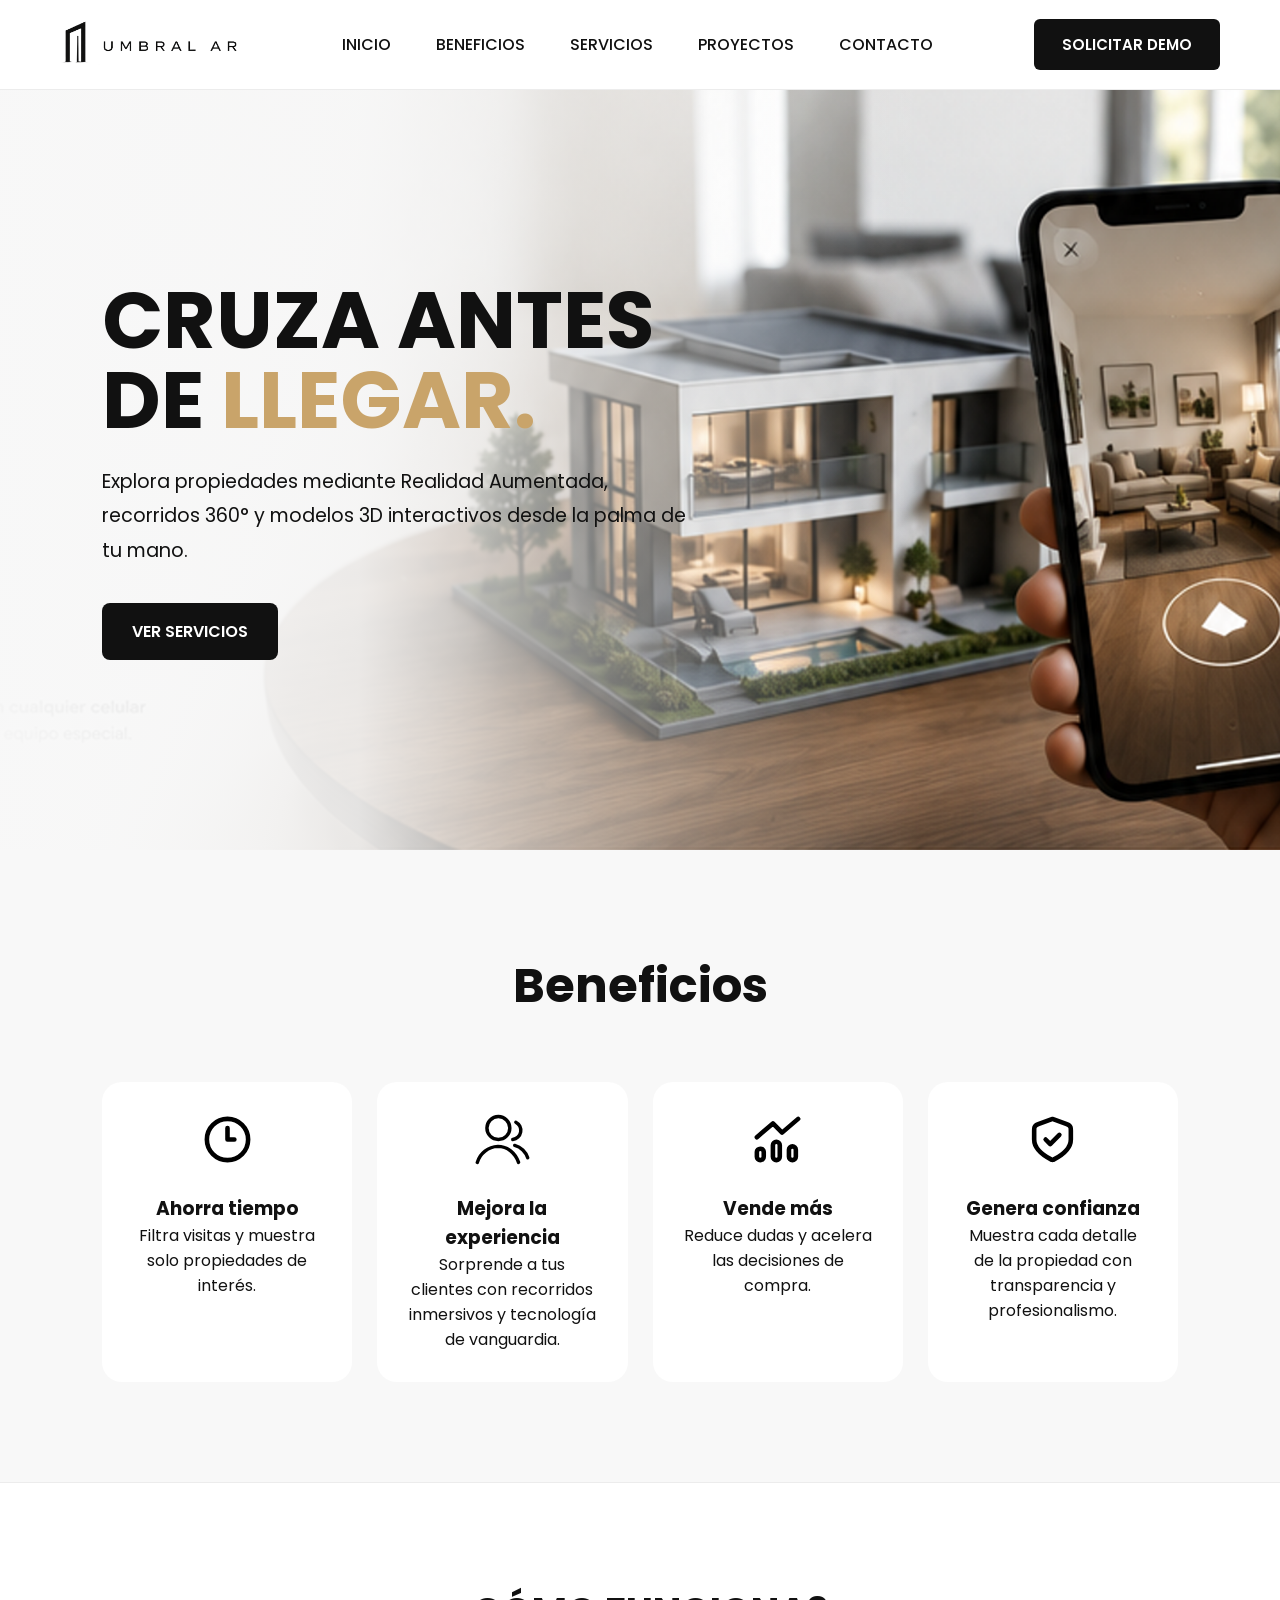
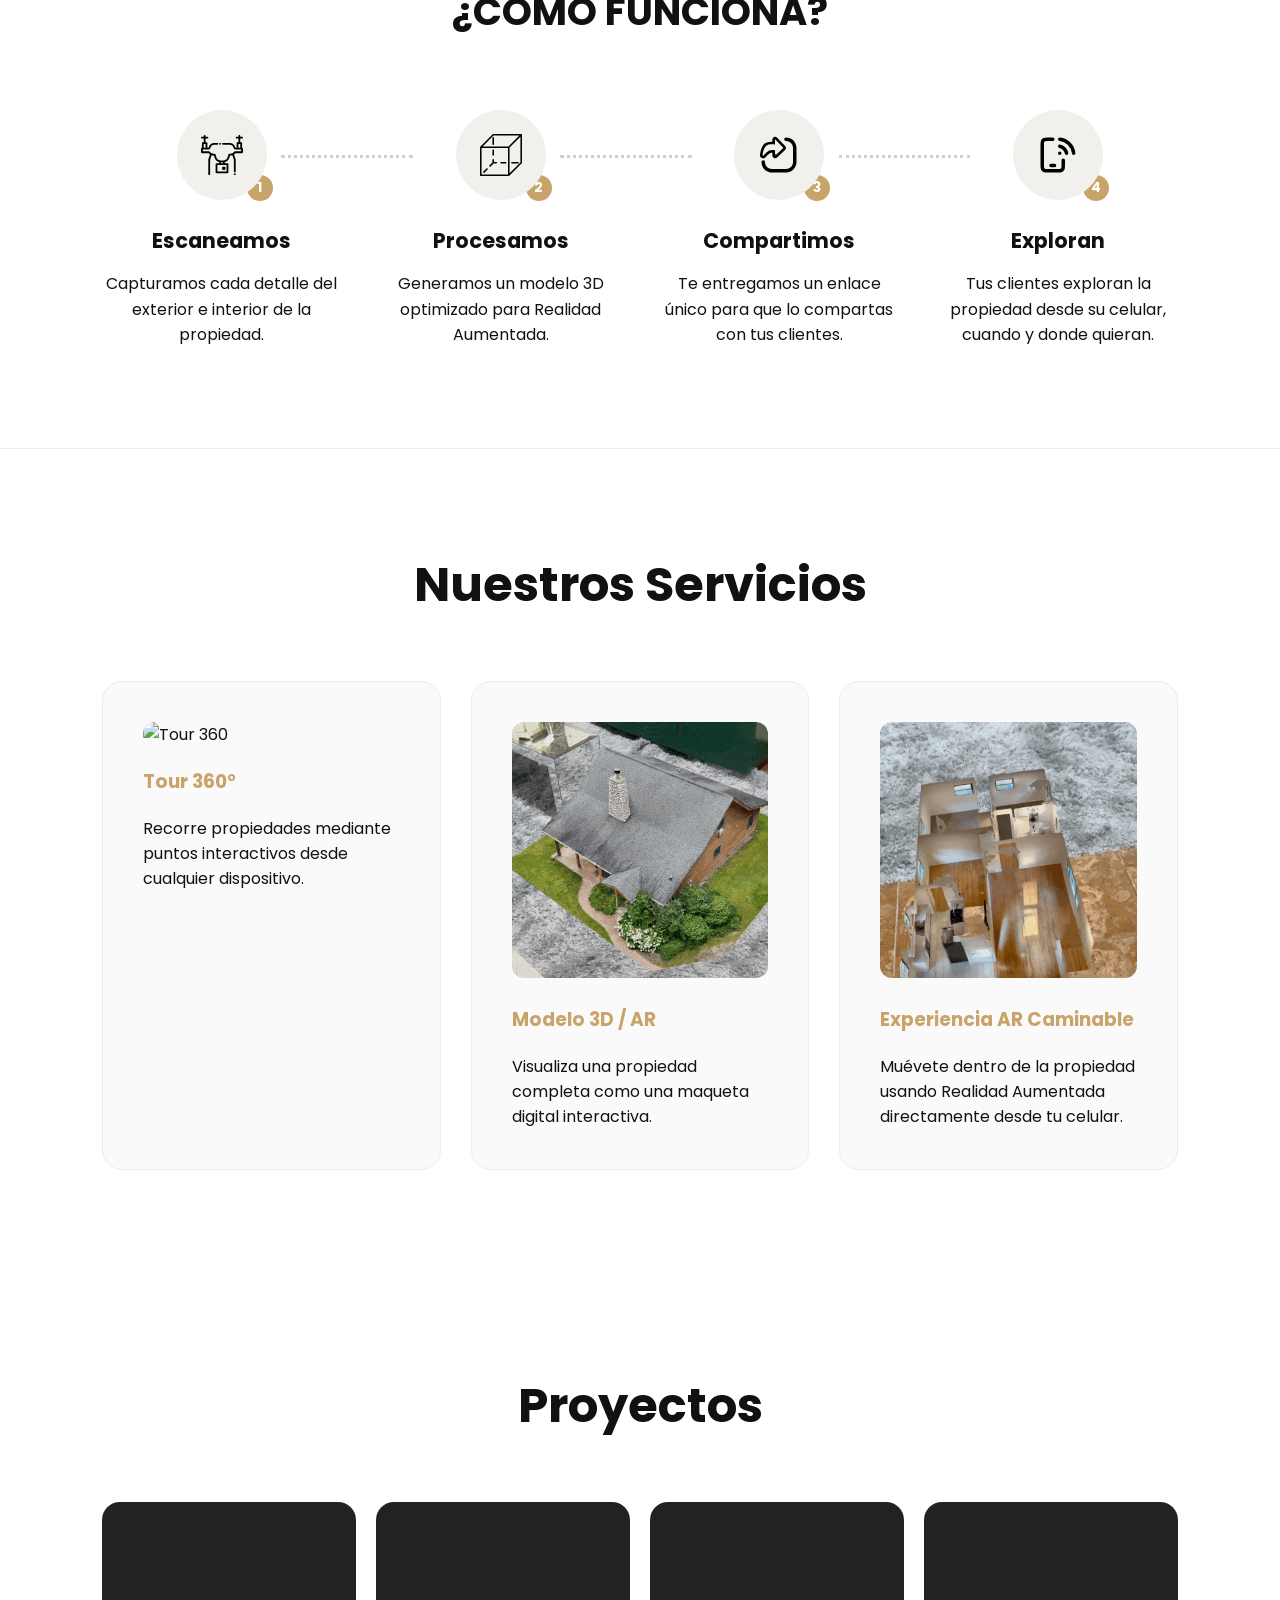
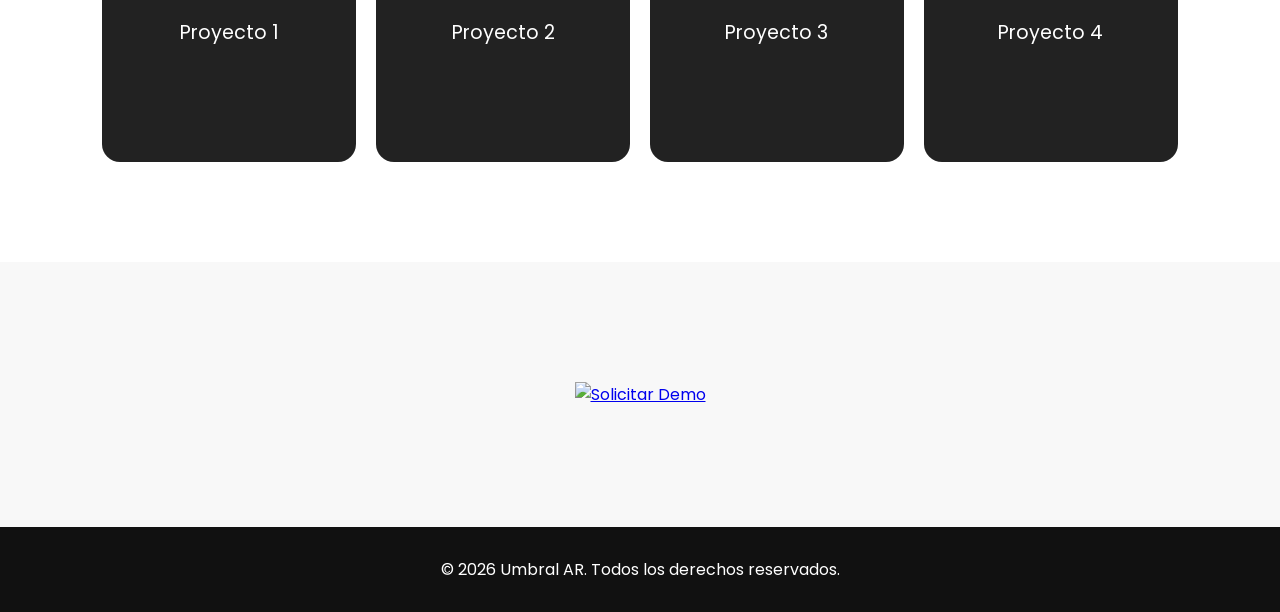
==== index.html @ b7367955 "Update index.html" ====
<!DOCTYPE html>
<html lang="es">
<head>
    <meta charset="UTF-8">
    <meta name="viewport" content="width=device-width, initial-scale=1.0">
    <title>Umbral AR</title>

    <link rel="stylesheet" href="styles.css">

    <link href="https://fonts.googleapis.com/css2?family=Poppins:wght@300;400;500;600;700&display=swap" rel="stylesheet">
</head>

<body>

<header class="navbar">

    <div class="logo">
        <img src="umbral ar logo2.png" alt="Umbral AR">
    </div>

    <nav>
        <a href="#inicio">INICIO</a>
        <a href="#beneficios">BENEFICIOS</a>
        <a href="#servicios">SERVICIOS</a>
        <a href="#proyectos">PROYECTOS</a>
        <a href="#contacto">CONTACTO</a>
    </nav>

    <a href="#contacto" class="btn-nav">
        SOLICITAR DEMO
    </a>

</header>

<section class="hero" id="inicio">

    <div class="hero-slider">
        <img src="hero1.png" class="slide active" alt="Umbral AR portada 1">
        <img src="hero2.png" class="slide" alt="Umbral AR portada 2">
        <img src="hero3.png" class="slide" alt="Umbral AR portada 3">
    </div>

    <div class="hero-text">

        <h1>
            CRUZA ANTES <br>
            DE <span>LLEGAR.</span>
        </h1>

        <p>
            Explora propiedades mediante Realidad Aumentada,
            recorridos 360° y modelos 3D interactivos desde la palma de tu mano.
        </p>

        <a href="#servicios" class="btn-main">
            VER SERVICIOS
        </a>

    </div>

</section>

<section id="beneficios" class="benefits">

    <h2>Beneficios</h2>

    <div class="benefits-grid">

        <div>
    <img src="clock-three-svgrepo-com.svg" class="benefit-icon">
    <h3>Ahorra tiempo</h3>
    <p>Filtra visitas y muestra solo propiedades de interés.</p>
</div>

<div>
    <img src="users-svgrepo-com.svg" class="benefit-icon">
    <h3>Mejora la experiencia</h3>
    <p>Sorprende a tus clientes con recorridos inmersivos y tecnología de vanguardia.</p>
</div>

<div>
    <img src="chart-mixed-alt-svgrepo-com.svg" class="benefit-icon">
    <h3>Vende más</h3>
    <p>Reduce dudas y acelera las decisiones de compra.</p>
</div>

<div>
    <img src="shield-check-svgrepo-com.svg" class="benefit-icon">
    <h3>Genera confianza</h3>
    <p>Muestra cada detalle de la propiedad con transparencia y profesionalismo.</p>
</div>

    </div>

</section>
    
<section class="process" id="como-funciona">

    <h2>¿CÓMO FUNCIONA?</h2>

    <div class="process-grid">

        <div class="process-step">
            <div class="process-icon">
                <img src="drone-svgrepo-com.svg" alt="Escaneamos">
            </div>
            <span>1</span>
            <h3>Escaneamos</h3>
            <p>Capturamos cada detalle del exterior e interior de la propiedad.</p>
        </div>

        <div class="process-step">
            <div class="process-icon">
                <img src="geometry-cube-svgrepo-com.svg" alt="Procesamos">
            </div>
            <span>2</span>
            <h3>Procesamos</h3>
            <p>Generamos un modelo 3D optimizado para Realidad Aumentada.</p>
        </div>

        <div class="process-step">
            <div class="process-icon">
                <img src="share-svgrepo-com.svg" alt="Compartimos">
            </div>
            <span>3</span>
            <h3>Compartimos</h3>
            <p>Te entregamos un enlace único para que lo compartas con tus clientes.</p>
        </div>

        <div class="process-step">
            <div class="process-icon">
                <img src="mobile-signal-out-svgrepo-com.svg" alt="Exploran">
            </div>
            <span>4</span>
            <h3>Exploran</h3>
            <p>Tus clientes exploran la propiedad desde su celular, cuando y donde quieran.</p>
        </div>

    </div>

</section>
    
<section id="servicios" class="services">

    <h2>Nuestros Servicios</h2>

    <div class="services-grid">

        <div class="service-card">

    <img src="tour360.gif" alt="Tour 360">

    <h3>Tour 360°</h3>

    <p>
        Recorre propiedades mediante puntos interactivos
        desde cualquier dispositivo.
    </p>

</div>

        <div class="service-card">

    <img src="modelo3d.gif" alt="Modelo 3D">

    <h3>Modelo 3D / AR</h3>

    <p>
        Visualiza una propiedad completa como una maqueta
        digital interactiva.
    </p>

</div>

       <div class="service-card">

    <img src="ar-caminable.gif" alt="AR Caminable">

    <h3>Experiencia AR Caminable</h3>

    <p>
        Muévete dentro de la propiedad usando Realidad
        Aumentada directamente desde tu celular.
    </p>

</div>

</section>


    
<section id="proyectos" class="projects">

    <h2>Proyectos</h2>

    <div class="project-grid">

        <div class="project-card">
            Proyecto 1
        </div>

        <div class="project-card">
            Proyecto 2
        </div>

        <div class="project-card">
            Proyecto 3
        </div>

        <div class="project-card">
            Proyecto 4
        </div>

    </div>

</section>

<section id="contacto" class="cta">

    <a href="https://wa.me/521XXXXXXXXXX">
        <img src="cta-banner.jpg" alt="Solicitar Demo">
    </a>

</section>


<footer>

    <p>
        © 2026 Umbral AR. Todos los derechos reservados.
    </p>

</footer>

<script src="script.js"></script>

</body>
</html>
---- styles.css ----
*{
    margin:0;
    padding:0;
    box-sizing:border-box;
}

html{
    scroll-behavior:smooth;
}

body{
    font-family:'Poppins',sans-serif;
    background:#f8f8f8;
    color:#111;
}

:root{
    --gold:#C9A46A;
}

/* NAVBAR */

.navbar{
    position:sticky;
    top:0;
    z-index:1000;
    height:90px;
    padding:0 60px;
    background:#fff;
    border-bottom:1px solid #ececec;
    display:flex;
    align-items:center;
    justify-content:space-between;
}

.logo img{
    width:180px;
    height:auto;
    display:block;
}

nav{
    display:flex;
    gap:45px;
}

nav a{
    text-decoration:none;
    color:#111;
    font-size:16px;
    font-weight:500;
}

nav a:hover{
    color:var(--gold);
}

.btn-nav{
    background:#111;
    color:#fff;
    text-decoration:none;
    padding:14px 28px;
    border-radius:6px;
    font-size:15px;
    font-weight:600;
}

/* HERO */

.hero{
    position:relative;
    min-height:760px;
    overflow:hidden;
    display:flex;
    align-items:center;
    padding:0 8%;
}

.hero-slider{
    position:absolute;
    inset:0;
    width:100%;
    height:100%;
    z-index:1;
}

.slide{
    position:absolute;
    inset:0;
    width:100%;
    height:100%;
    object-fit:cover;
    object-position:center;
    opacity:0;
    transition:opacity 1.5s ease-in-out;
}

.slide.active{
    opacity:1;
}

.hero::after{
    content:"";
    position:absolute;
    inset:0;
    z-index:2;
    background:linear-gradient(
        90deg,
        rgba(248,248,248,.98) 0%,
        rgba(248,248,248,.90) 28%,
        rgba(248,248,248,.48) 48%,
        rgba(248,248,248,0) 72%
    );
}

.hero-text{
    position:relative;
    z-index:3;
    max-width:620px;
}

.hero-text h1{
    font-size:5rem;
    line-height:1;
    margin-bottom:25px;
}

.hero-text span{
    color:var(--gold);
}

.hero-text p{
    font-size:1.2rem;
    line-height:1.8;
    max-width:600px;
    margin-bottom:35px;
}

.btn-main{
    display:inline-block;
    background:#111;
    color:white;
    text-decoration:none;
    padding:16px 30px;
    border-radius:8px;
    font-weight:600;
}

.btn-main:hover,
.btn-nav:hover{
    background:var(--gold);
}

/* SERVICIOS */

.services{
    padding:100px 8%;
    background:white;
}

.services h2,
.benefits h2,
.projects h2{
    text-align:center;
    font-size:3rem;
    margin-bottom:60px;
}

.services-grid{
    display:grid;
    grid-template-columns:repeat(3,1fr);
    gap:30px;
}

.service-card{
    background:#fafafa;
    padding:40px;
    border-radius:20px;
    border:1px solid #ececec;
    transition:.3s;
}

.service-card:hover{
    transform:translateY(-8px);
}

.service-card img{
    width:100%;
    border-radius:12px;
    margin-bottom:20px;
}

.service-card h3{
    margin-bottom:20px;
    color:var(--gold);
}

/* BENEFICIOS */

.benefits{
    padding:100px 8%;
}

.benefits-grid{
    display:grid;
    grid-template-columns:repeat(4,1fr);
    gap:25px;
}

.benefits-grid div{
    background:white;
    padding:30px;
    border-radius:20px;
    text-align:center;
}

.benefit-icon{
    width:55px;
    height:55px;
    margin-bottom:20px;
}

/* PROCESO */

.process{
    padding:100px 8%;
    background:#fff;
    text-align:center;
    border-top:1px solid #ececec;
    border-bottom:1px solid #ececec;
}

.process h2{
    font-size:2.4rem;
    margin-bottom:70px;
}

.process-grid{
    display:grid;
    grid-template-columns:repeat(4,1fr);
    gap:40px;
}

.process-step{
    position:relative;
}

.process-step:not(:last-child)::after{
    content:"";
    position:absolute;

    top:45px;
    left:75%;

    width:55%;
    border-top:3px dotted #cfcfcf;

    z-index:0;
}

.process-icon{
    position:relative;
    z-index:2;

    width:90px;
    height:90px;
    margin:0 auto 25px;

    border-radius:50%;
    background:#f2f0ed;

    display:flex;
    align-items:center;
    justify-content:center;

    font-size:2rem;
}

.process-icon img{
    width:42px;
    height:42px;
    object-fit:contain;
}

.process-step span{
    position:absolute;
    top:65px;
    left:calc(50% + 25px);
    background:var(--gold);
    color:white;
    width:26px;
    height:26px;
    border-radius:50%;
    display:flex;
    align-items:center;
    justify-content:center;
    font-size:.85rem;
    font-weight:700;
}

.process-step h3{
    margin-bottom:15px;
    font-size:1.3rem;
}

.process-step p{
    max-width:250px;
    margin:auto;
    line-height:1.6;
}


/* PROYECTOS */

.projects{
    padding:100px 8%;
    background:white;
}

.project-grid{
    display:grid;
    grid-template-columns:repeat(4,1fr);
    gap:20px;
}

.project-card{
    background:#222;
    color:white;
    height:260px;
    border-radius:18px;
    display:flex;
    justify-content:center;
    align-items:center;
    font-size:1.2rem;
}

/* CTA */

.cta{
    padding:120px 8%;
    text-align:center;
}

.cta h2{
    font-size:3.5rem;
    margin-bottom:20px;
}

.cta p{
    max-width:700px;
    margin:auto;
    margin-bottom:40px;
}

/* FOOTER */

footer{
    background:#111;
    color:white;
    text-align:center;
    padding:30px;
}

/* MOBILE */

@media(max-width:900px){

    .process-grid{
    grid-template-columns:1fr;
}
    
    .navbar{
        padding:0 20px;
    }

    nav{
        display:none;
    }

    .hero{
        min-height:650px;
        padding:0 6%;
    }

    .hero-text h1{
        font-size:3rem;
    }

    .hero-text p{
        font-size:1rem;
    }

    .services-grid,
    .benefits-grid,
    .project-grid{
        grid-template-columns:1fr;
    }
}
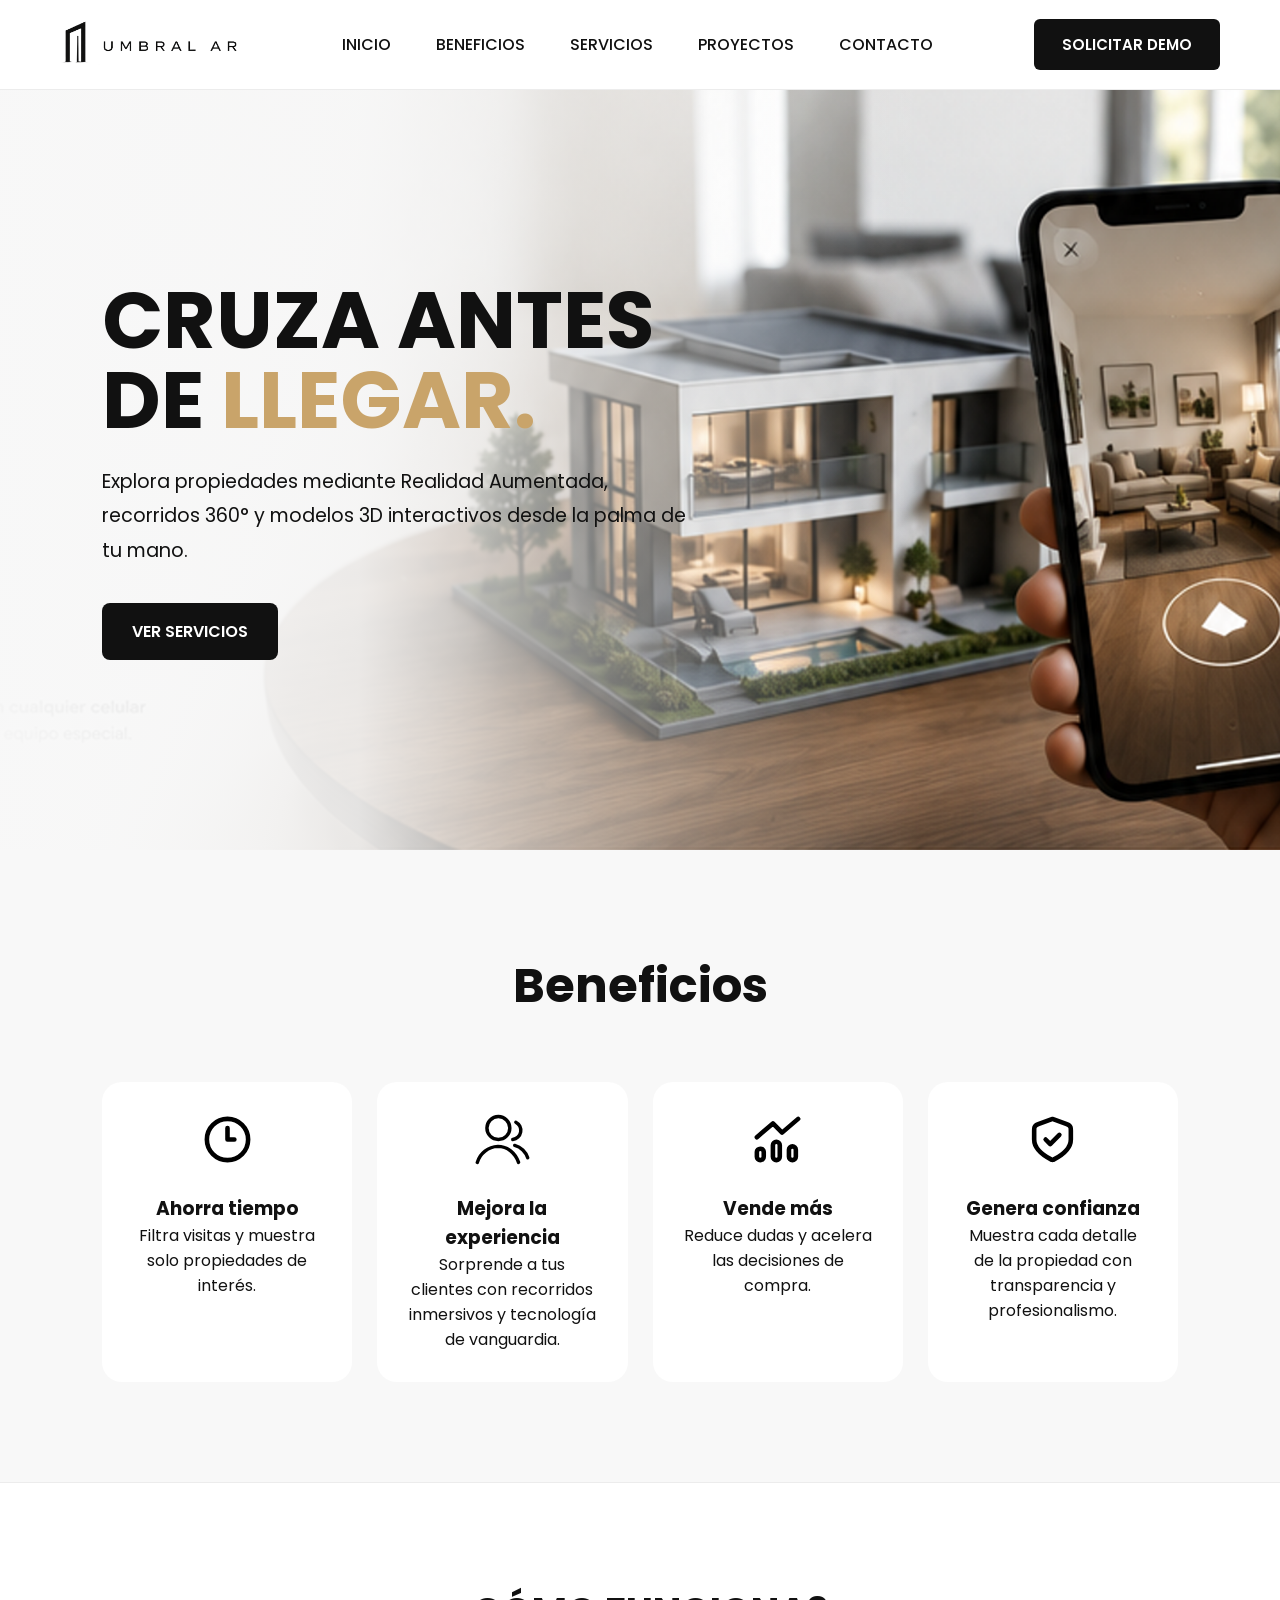
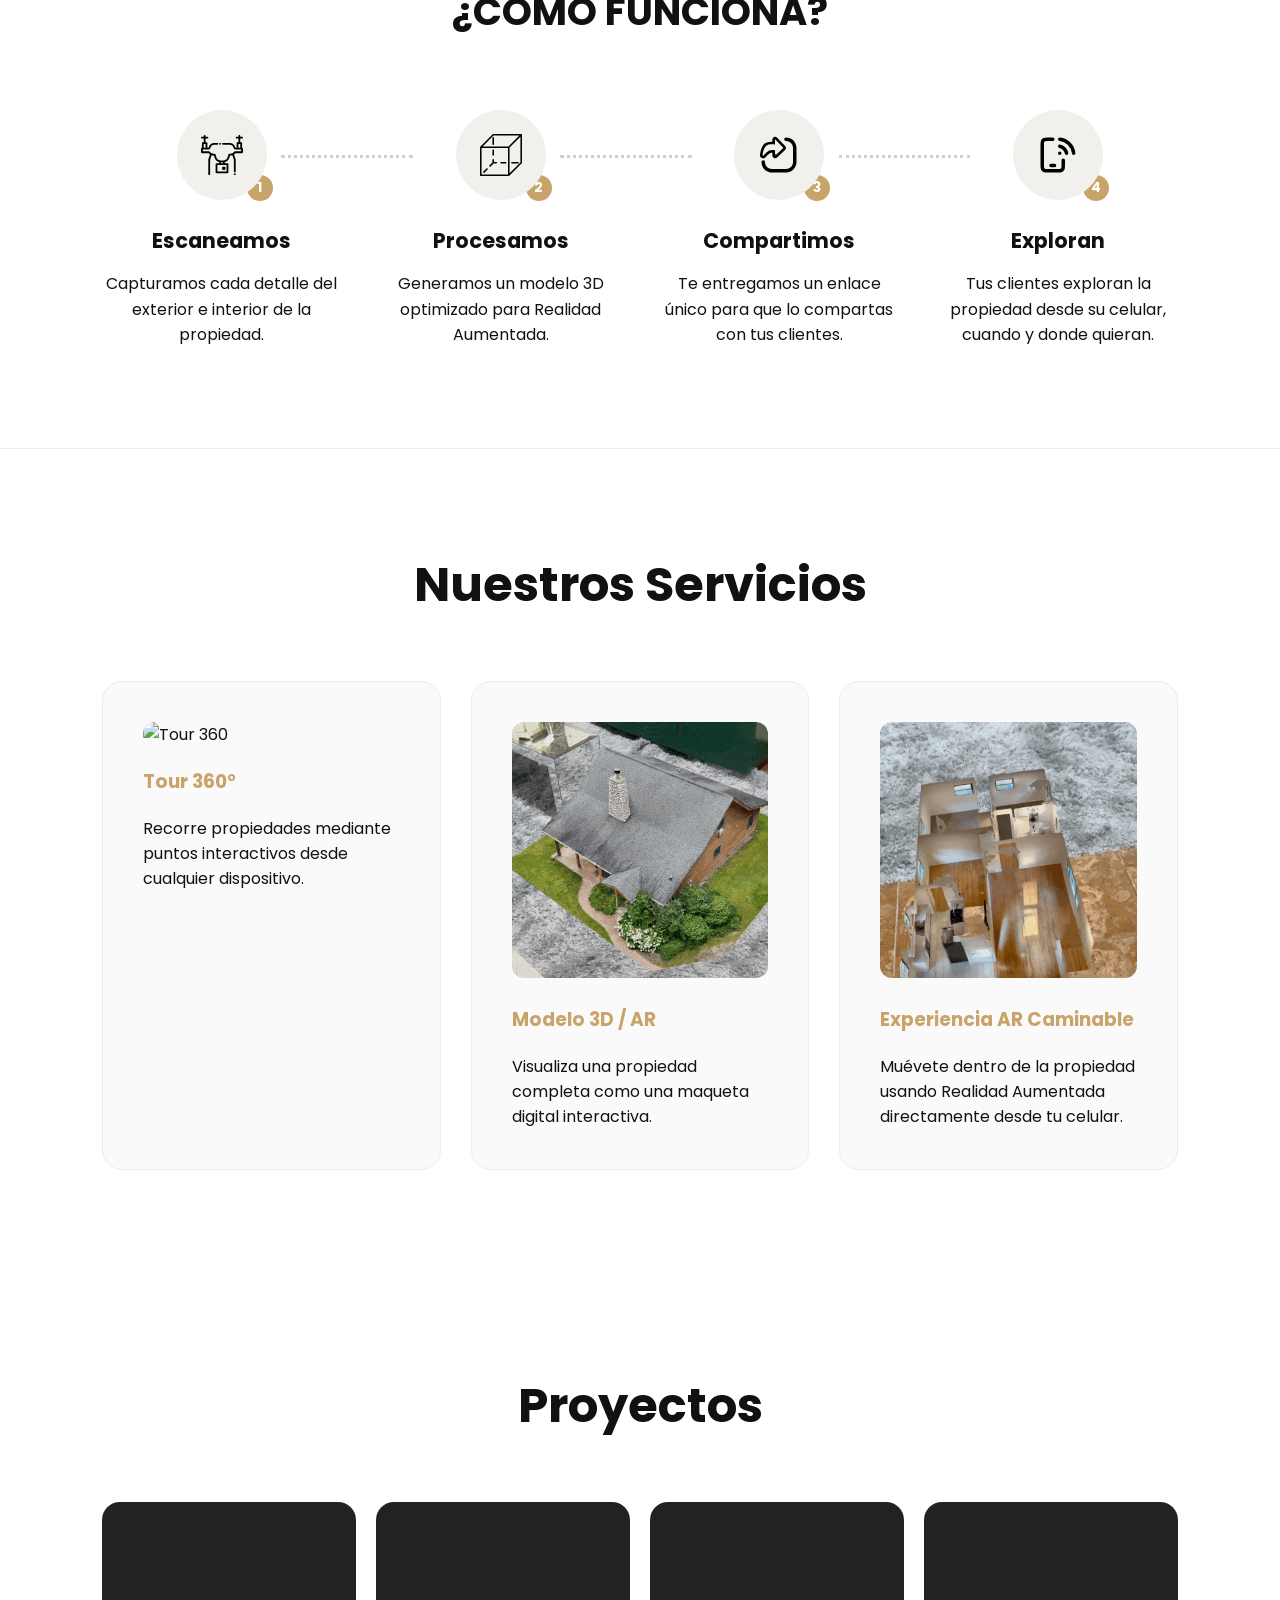
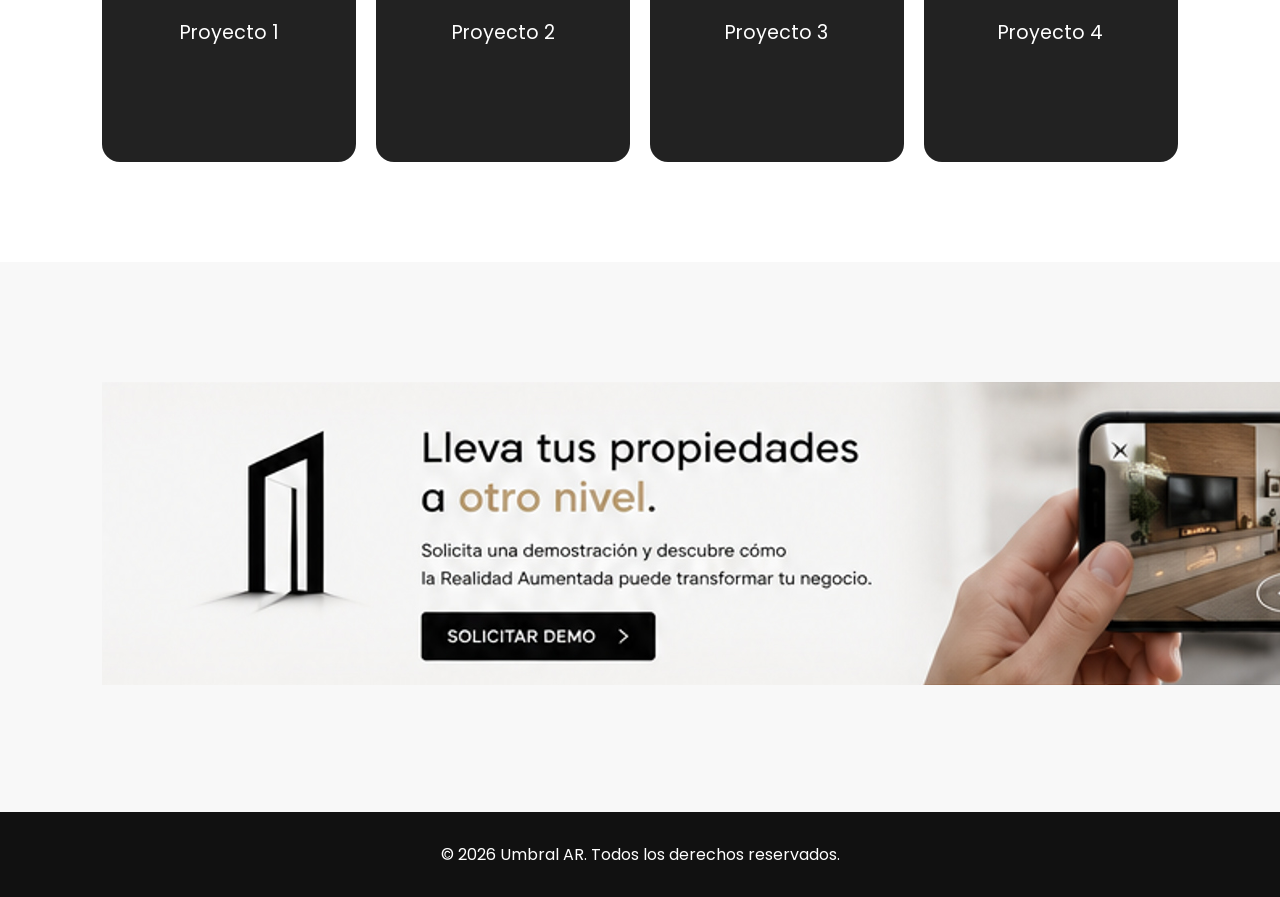
==== commit e9fdb527: "Update index.html" ====
--- a/index.html
+++ b/index.html
@@ -217,7 +217,7 @@
 
 <section id="contacto" class="cta">
 
-    <a href="https://wa.me/521XXXXXXXXXX">
+    <a href="https://wa.me/523325079516" target="_blank">
         <img src="cta-banner.jpg" alt="Solicitar Demo">
     </a>
 
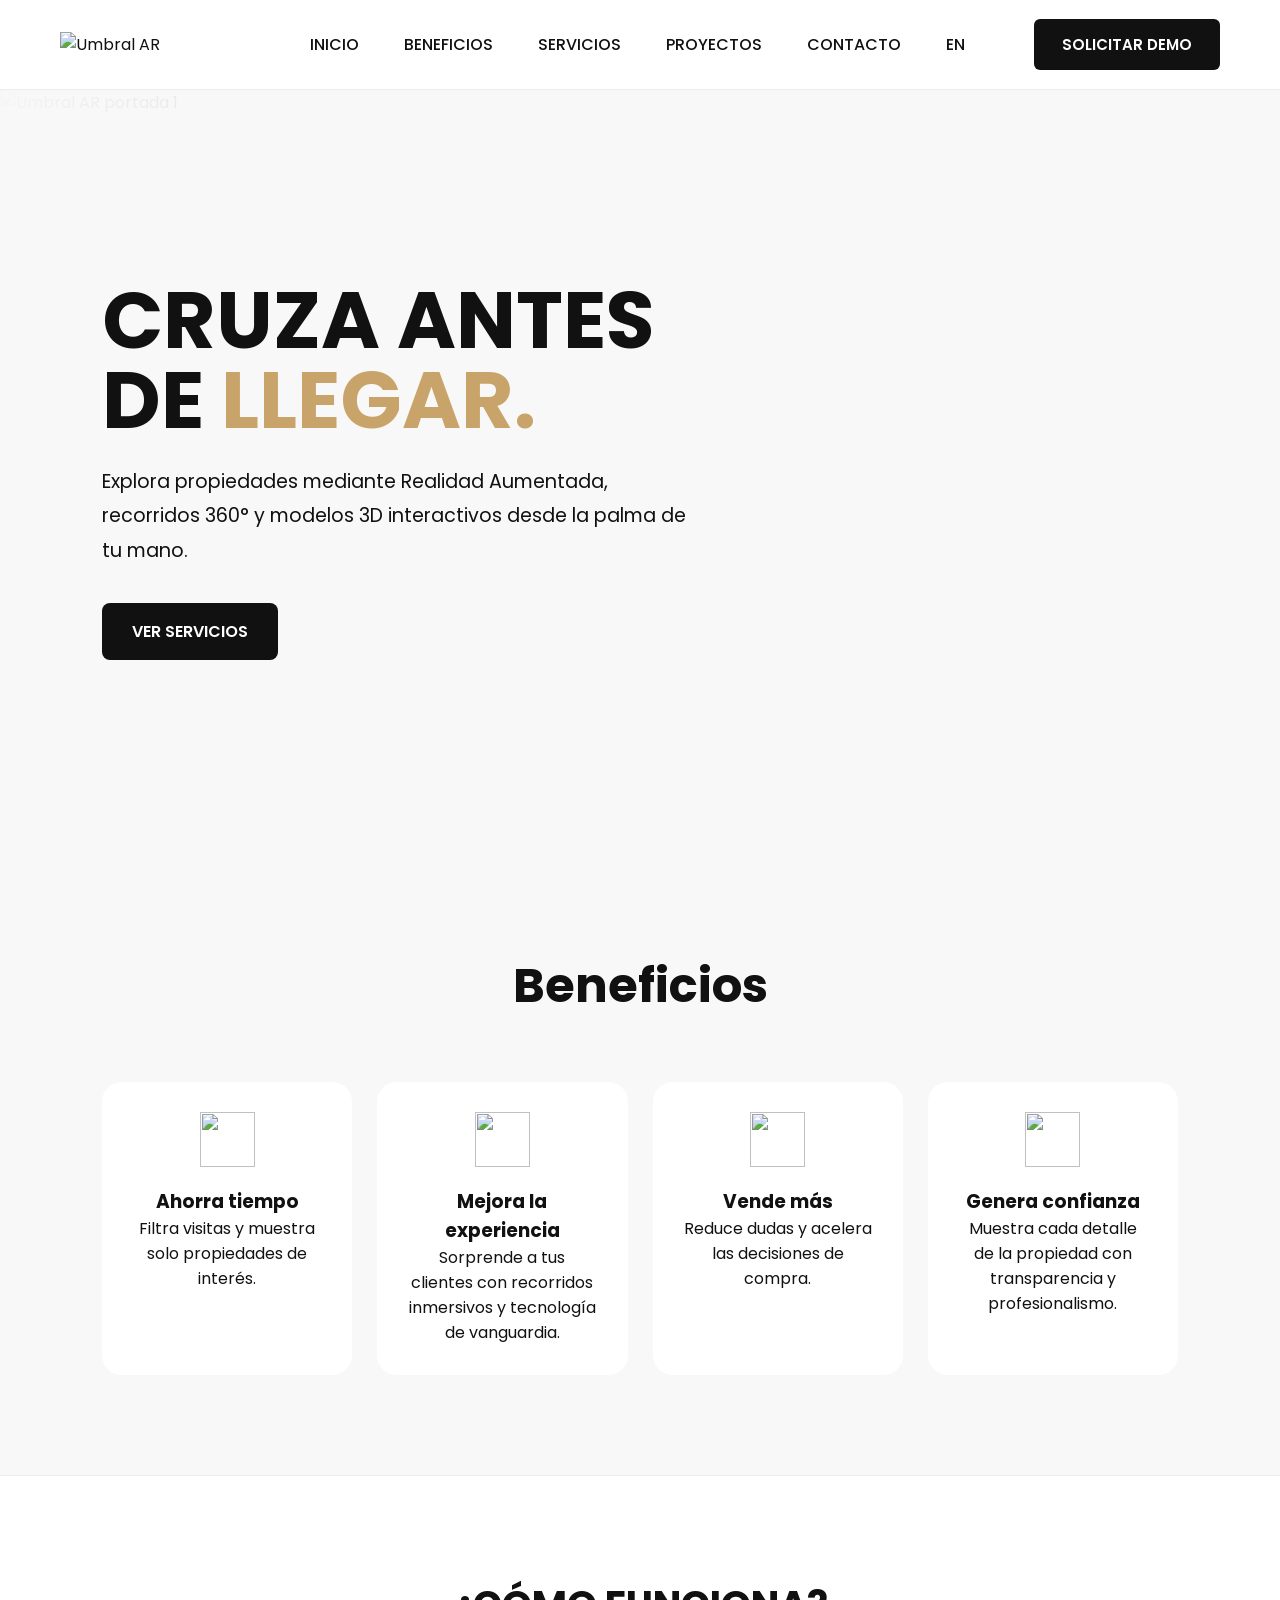
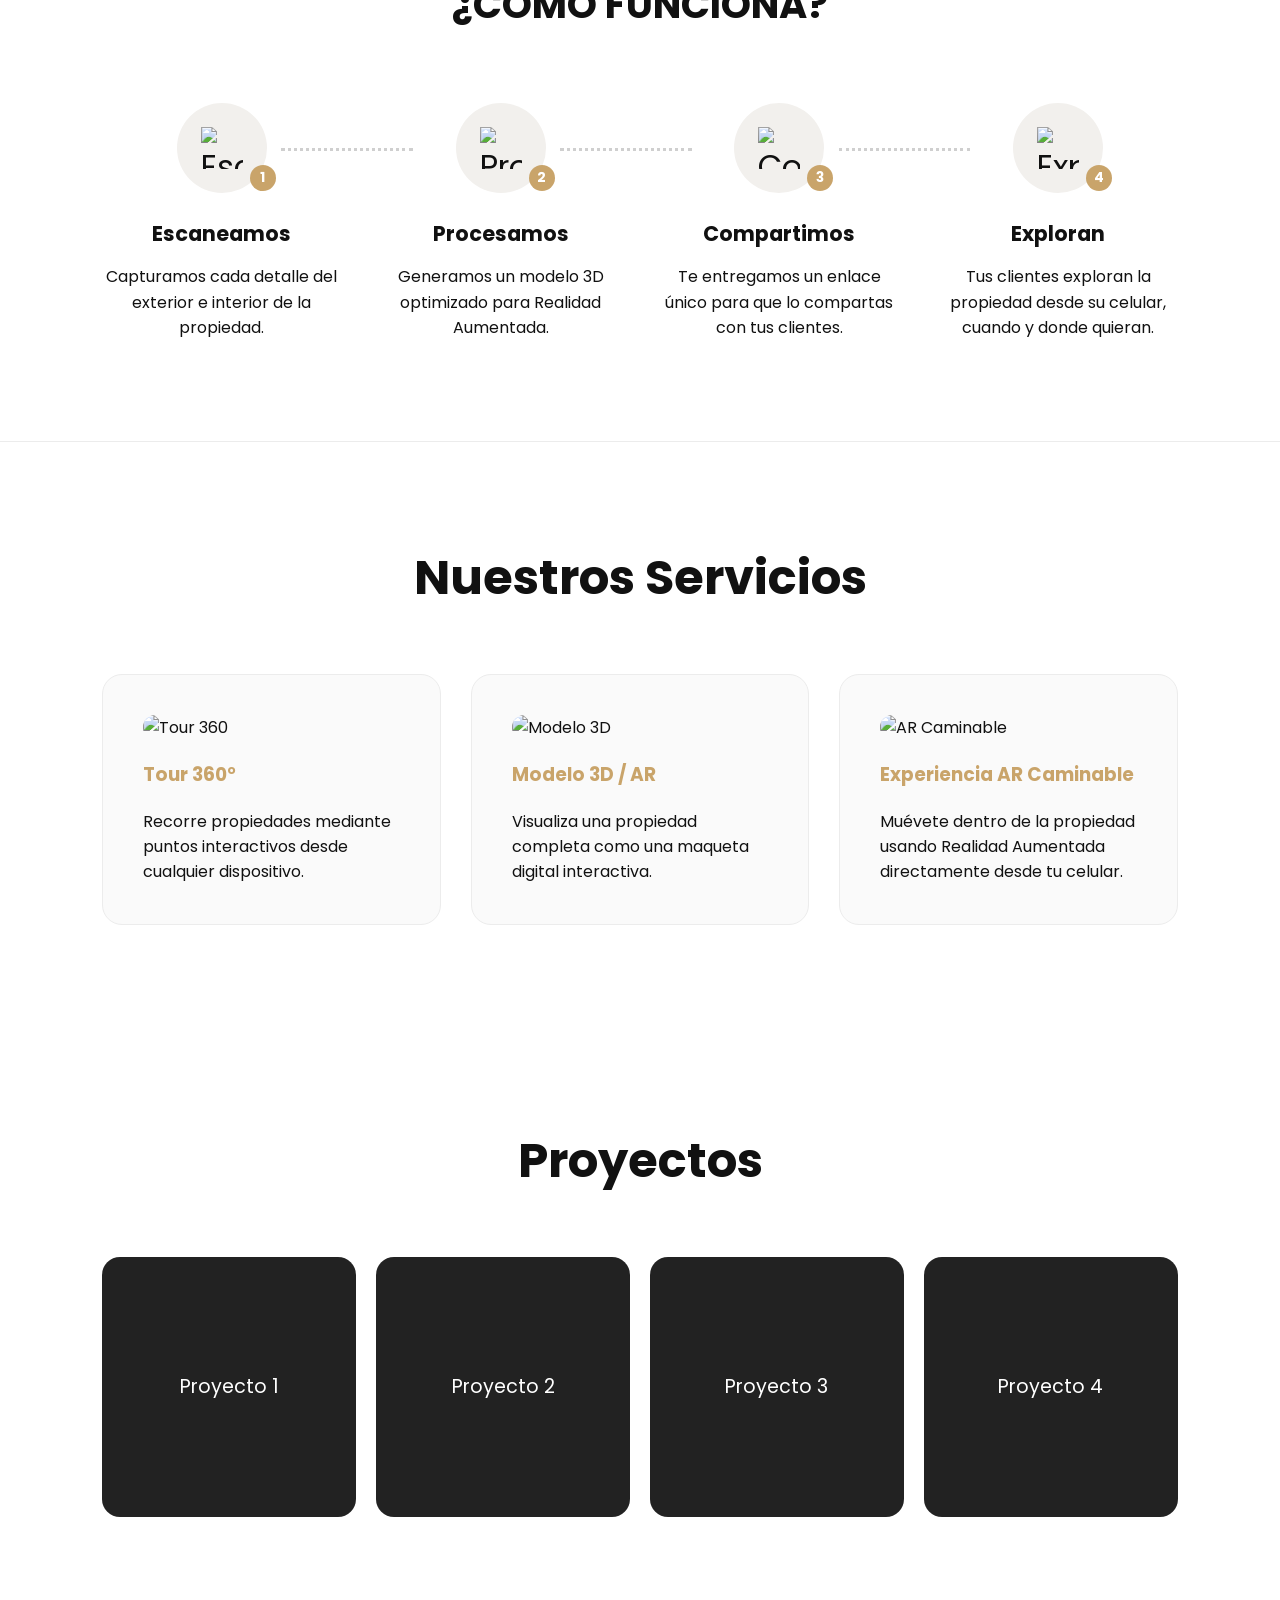
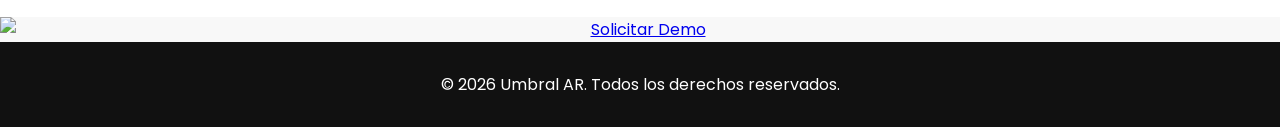
==== commit be08186a: "Update index.html" ====
--- a/index.html
+++ b/index.html
@@ -15,7 +15,7 @@
 <header class="navbar">
 
     <div class="logo">
-        <img src="umbral ar logo2.png" alt="Umbral AR">
+        <img src="assets/images/umbral ar logo2.png" alt="Umbral AR">
     </div>
 
     <nav>
@@ -24,6 +24,7 @@
         <a href="#servicios">SERVICIOS</a>
         <a href="#proyectos">PROYECTOS</a>
         <a href="#contacto">CONTACTO</a>
+        <a href="index.html">EN</a>
     </nav>
 
     <a href="#contacto" class="btn-nav">
@@ -35,9 +36,9 @@
 <section class="hero" id="inicio">
 
     <div class="hero-slider">
-        <img src="hero1.png" class="slide active" alt="Umbral AR portada 1">
-        <img src="hero2.png" class="slide" alt="Umbral AR portada 2">
-        <img src="hero3.png" class="slide" alt="Umbral AR portada 3">
+        <img src="assets/images/hero1.png" class="slide active" alt="Umbral AR portada 1">
+        <img src="assets/images/hero2.png" class="slide" alt="Umbral AR portada 2">
+        <img src="assets/images/hero3.png" class="slide" alt="Umbral AR portada 3">
     </div>
 
     <div class="hero-text">
@@ -67,25 +68,25 @@
     <div class="benefits-grid">
 
         <div>
-    <img src="clock-three-svgrepo-com.svg" class="benefit-icon">
+    <img src="assets/icons/clock-three-svgrepo-com.svg" class="benefit-icon">
     <h3>Ahorra tiempo</h3>
     <p>Filtra visitas y muestra solo propiedades de interés.</p>
 </div>
 
 <div>
-    <img src="users-svgrepo-com.svg" class="benefit-icon">
+    <img src="assets/icons/users-svgrepo-com.svg" class="benefit-icon">
     <h3>Mejora la experiencia</h3>
     <p>Sorprende a tus clientes con recorridos inmersivos y tecnología de vanguardia.</p>
 </div>
 
 <div>
-    <img src="chart-mixed-alt-svgrepo-com.svg" class="benefit-icon">
+    <img src="assets/icons/chart-mixed-alt-svgrepo-com.svg" class="benefit-icon">
     <h3>Vende más</h3>
     <p>Reduce dudas y acelera las decisiones de compra.</p>
 </div>
 
 <div>
-    <img src="shield-check-svgrepo-com.svg" class="benefit-icon">
+    <img src="assets/icons/shield-check-svgrepo-com.svg" class="benefit-icon">
     <h3>Genera confianza</h3>
     <p>Muestra cada detalle de la propiedad con transparencia y profesionalismo.</p>
 </div>
@@ -102,7 +103,7 @@
 
         <div class="process-step">
             <div class="process-icon">
-                <img src="drone-svgrepo-com.svg" alt="Escaneamos">
+                <img src="assets/icons/drone-svgrepo-com.svg" alt="Escaneamos">
             </div>
             <span>1</span>
             <h3>Escaneamos</h3>
@@ -111,7 +112,7 @@
 
         <div class="process-step">
             <div class="process-icon">
-                <img src="geometry-cube-svgrepo-com.svg" alt="Procesamos">
+                <img src="assets/icons/geometry-cube-svgrepo-com.svg" alt="Procesamos">
             </div>
             <span>2</span>
             <h3>Procesamos</h3>
@@ -120,7 +121,7 @@
 
         <div class="process-step">
             <div class="process-icon">
-                <img src="share-svgrepo-com.svg" alt="Compartimos">
+                <img src="assets/icons/share-svgrepo-com.svg" alt="Compartimos">
             </div>
             <span>3</span>
             <h3>Compartimos</h3>
@@ -129,7 +130,7 @@
 
         <div class="process-step">
             <div class="process-icon">
-                <img src="mobile-signal-out-svgrepo-com.svg" alt="Exploran">
+                <img src="assets/icons/mobile-signal-out-svgrepo-com.svg" alt="Exploran">
             </div>
             <span>4</span>
             <h3>Exploran</h3>
@@ -148,7 +149,7 @@
 
         <div class="service-card">
 
-    <img src="tour360.gif" alt="Tour 360">
+    <img src="assets/gifs/tour360.gif" alt="Tour 360">
 
     <h3>Tour 360°</h3>
 
@@ -161,7 +162,7 @@
 
         <div class="service-card">
 
-    <img src="modelo3d.gif" alt="Modelo 3D">
+    <img src="assets/gifs/modelo3d.gif" alt="Modelo 3D">
 
     <h3>Modelo 3D / AR</h3>
 
@@ -174,7 +175,7 @@
 
        <div class="service-card">
 
-    <img src="ar-caminable.gif" alt="AR Caminable">
+    <img src="assets/gifs/ar-caminable.gif" alt="AR Caminable">
 
     <h3>Experiencia AR Caminable</h3>
 
@@ -182,6 +183,7 @@
         Muévete dentro de la propiedad usando Realidad
         Aumentada directamente desde tu celular.
     </p>
+</div>
 
 </div>
 
@@ -218,7 +220,7 @@
 <section id="contacto" class="cta">
 
     <a href="https://wa.me/523325079516" target="_blank">
-        <img src="cta-banner.jpg" alt="Solicitar Demo">
+        <img src="assets/images/cta-banner.jpg" alt="Solicitar Demo">
     </a>
 
 </section>
--- a/styles.css
+++ b/styles.css
@@ -284,8 +284,8 @@
 
 .process-step span{
     position:absolute;
-    top:65px;
-    left:calc(50% + 25px);
+    top:62px;
+    left:calc(50% + 28px);
     background:var(--gold);
     color:white;
     width:26px;
@@ -296,6 +296,7 @@
     justify-content:center;
     font-size:.85rem;
     font-weight:700;
+    z-index:10;
 }
 
 .process-step h3{
@@ -396,3 +397,66 @@
         grid-template-columns:1fr;
     }
 }
+
+
+/* CTA */
+
+.cta{
+    padding:0;
+    background:#f8f8f8;
+    overflow:hidden;
+}
+
+.cta a{
+    display:block;
+    width:100%;
+}
+
+.cta img{
+    width:100%;
+    height:auto;
+    display:block;
+}
+
+/* TELÉFONO */
+
+@media(max-width:900px){
+
+    body{
+        overflow-x:hidden;
+    }
+
+    .navbar{
+    height:auto;
+    padding:18px 16px;
+    gap:10px;
+    overflow:hidden;
+}
+
+.logo img{
+    width:145px;
+}
+
+.btn-nav{
+    padding:12px 16px;
+    font-size:13px;
+    white-space:nowrap;
+}
+
+    .hero{
+        min-height:720px;
+    }
+
+   .slide{
+    object-fit:cover;
+    object-position:85% center;
+}
+
+    .cta img{
+        width:100%;
+        height:auto;
+    }
+}
+html, body {
+    overflow-x: hidden;
+}
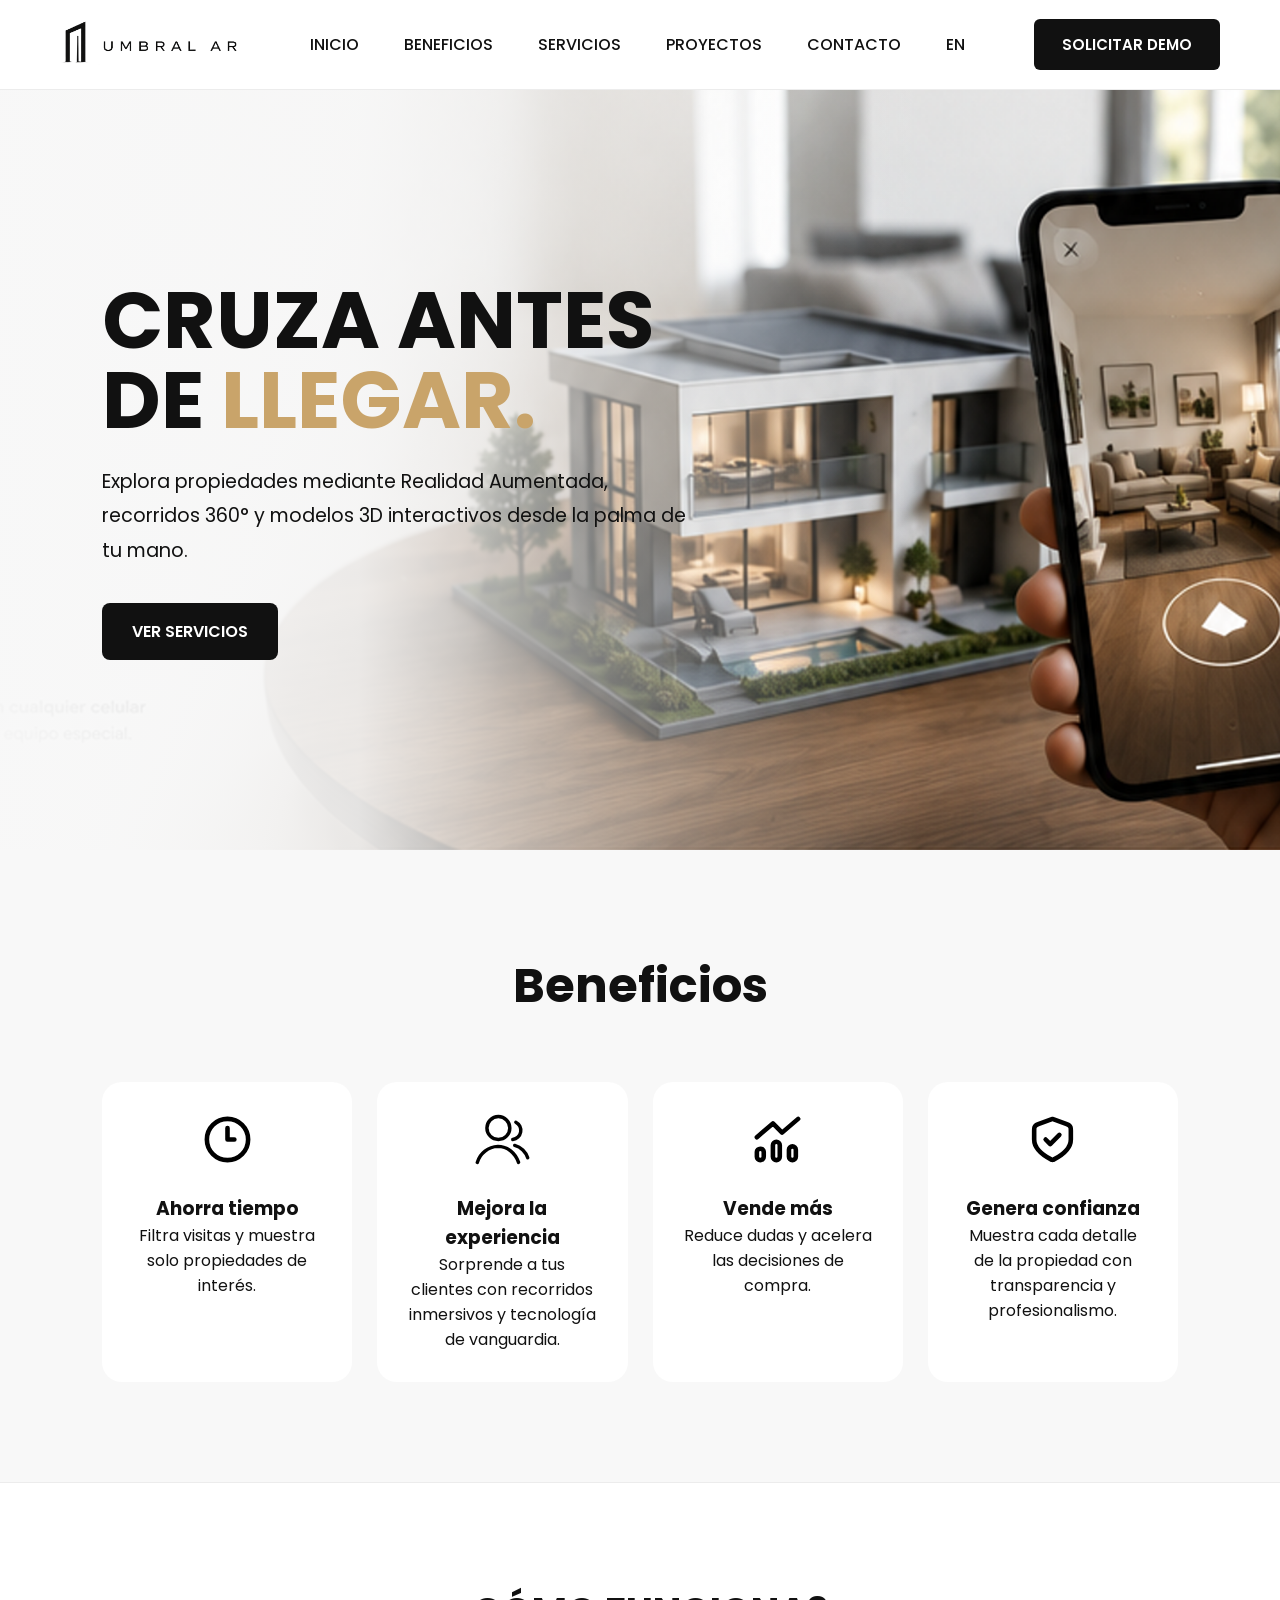
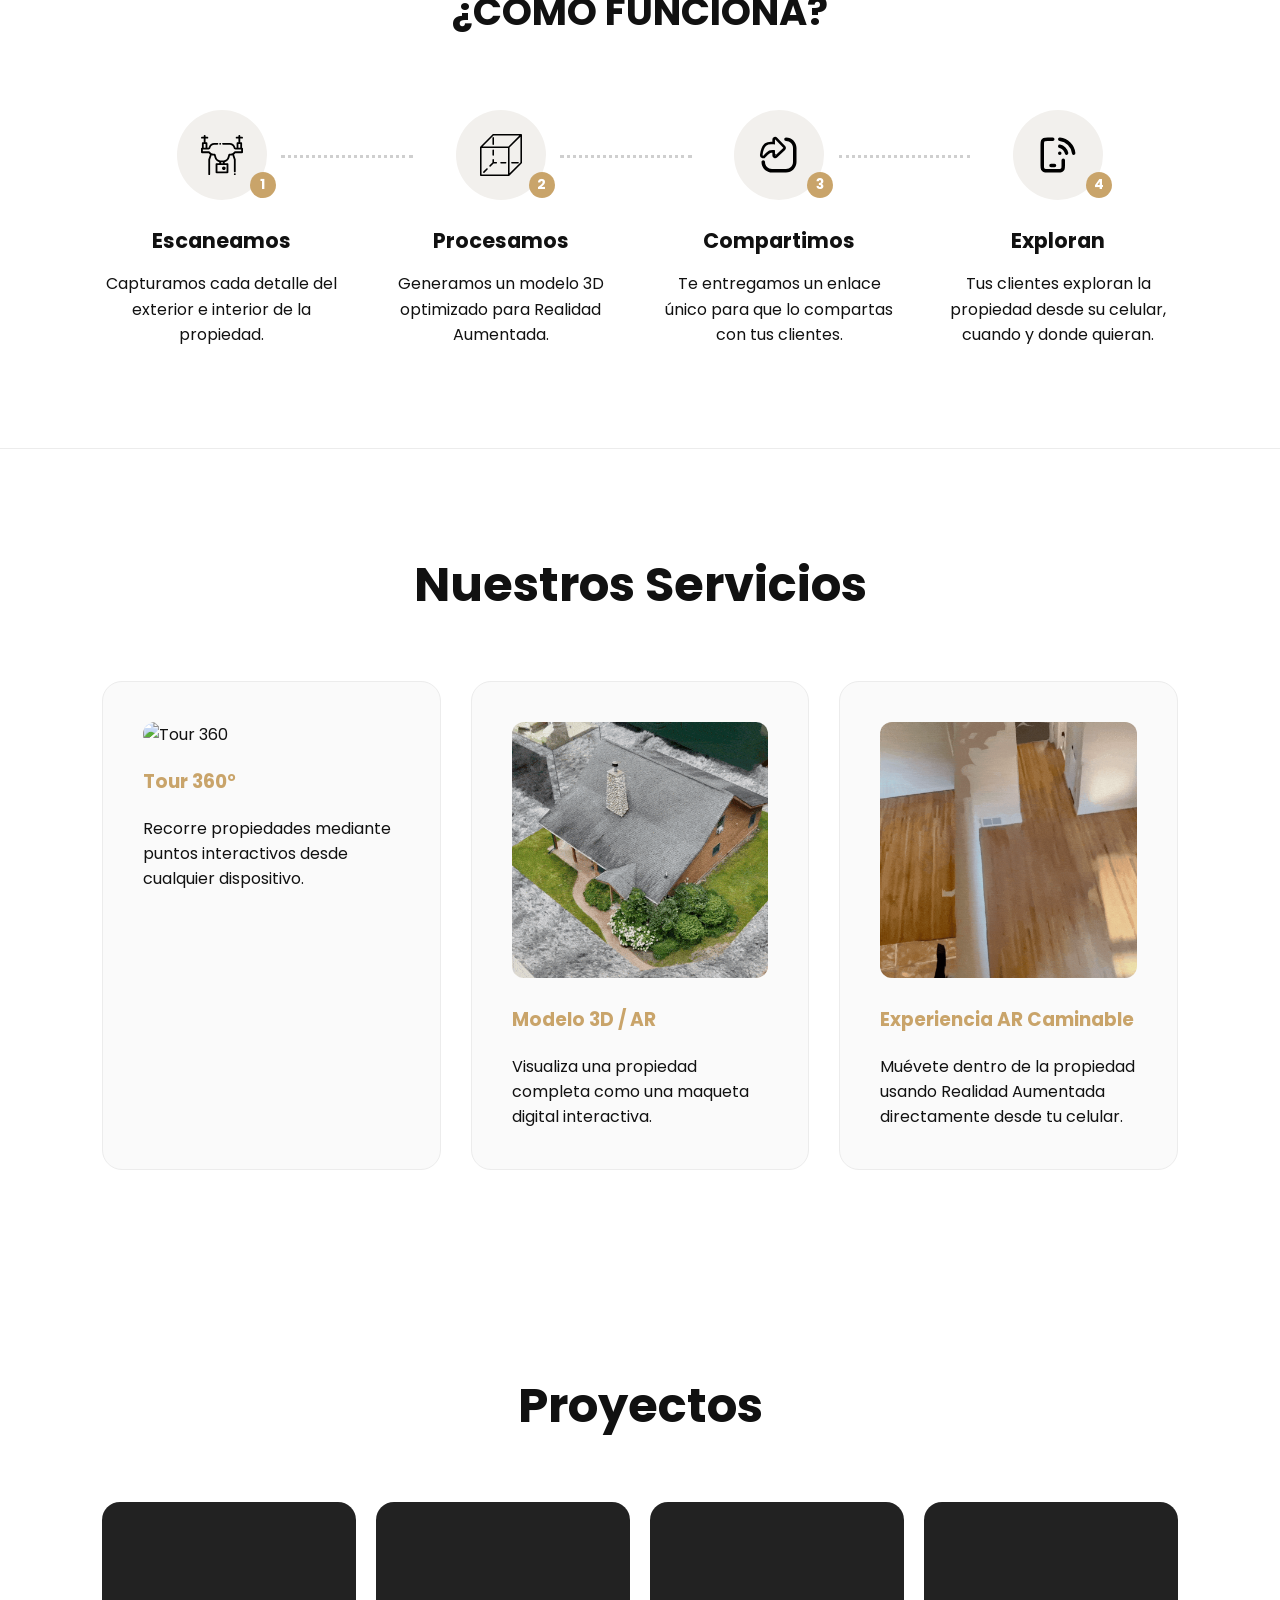
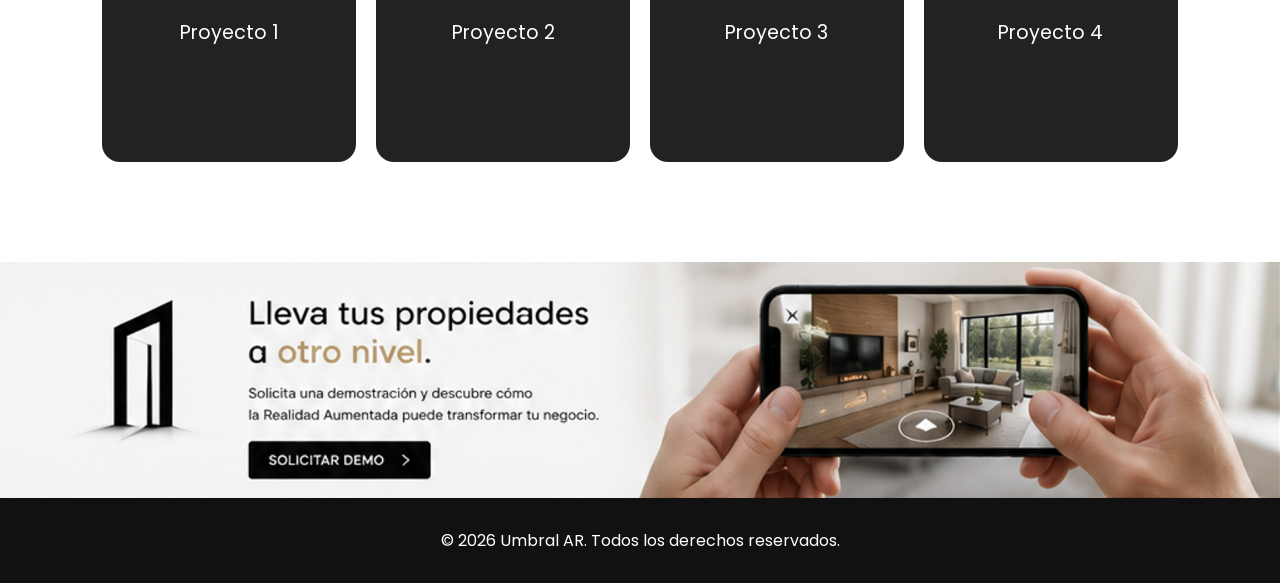
==== commit 5a504f40: "Update index.html" ====
--- a/index.html
+++ b/index.html
@@ -149,7 +149,7 @@
 
         <div class="service-card">
 
-    <img src="assets/gifs/tour360.gif" alt="Tour 360">
+    <img src="tour360.gif" alt="Tour 360">
 
     <h3>Tour 360°</h3>
 
@@ -162,7 +162,7 @@
 
         <div class="service-card">
 
-    <img src="assets/gifs/modelo3d.gif" alt="Modelo 3D">
+    <img src="modelo3d.gif" alt="Modelo 3D">
 
     <h3>Modelo 3D / AR</h3>
 
@@ -175,7 +175,7 @@
 
        <div class="service-card">
 
-    <img src="assets/gifs/ar-caminable.gif" alt="AR Caminable">
+    <img src="ar-caminable.gif" alt="AR Caminable">
 
     <h3>Experiencia AR Caminable</h3>
 
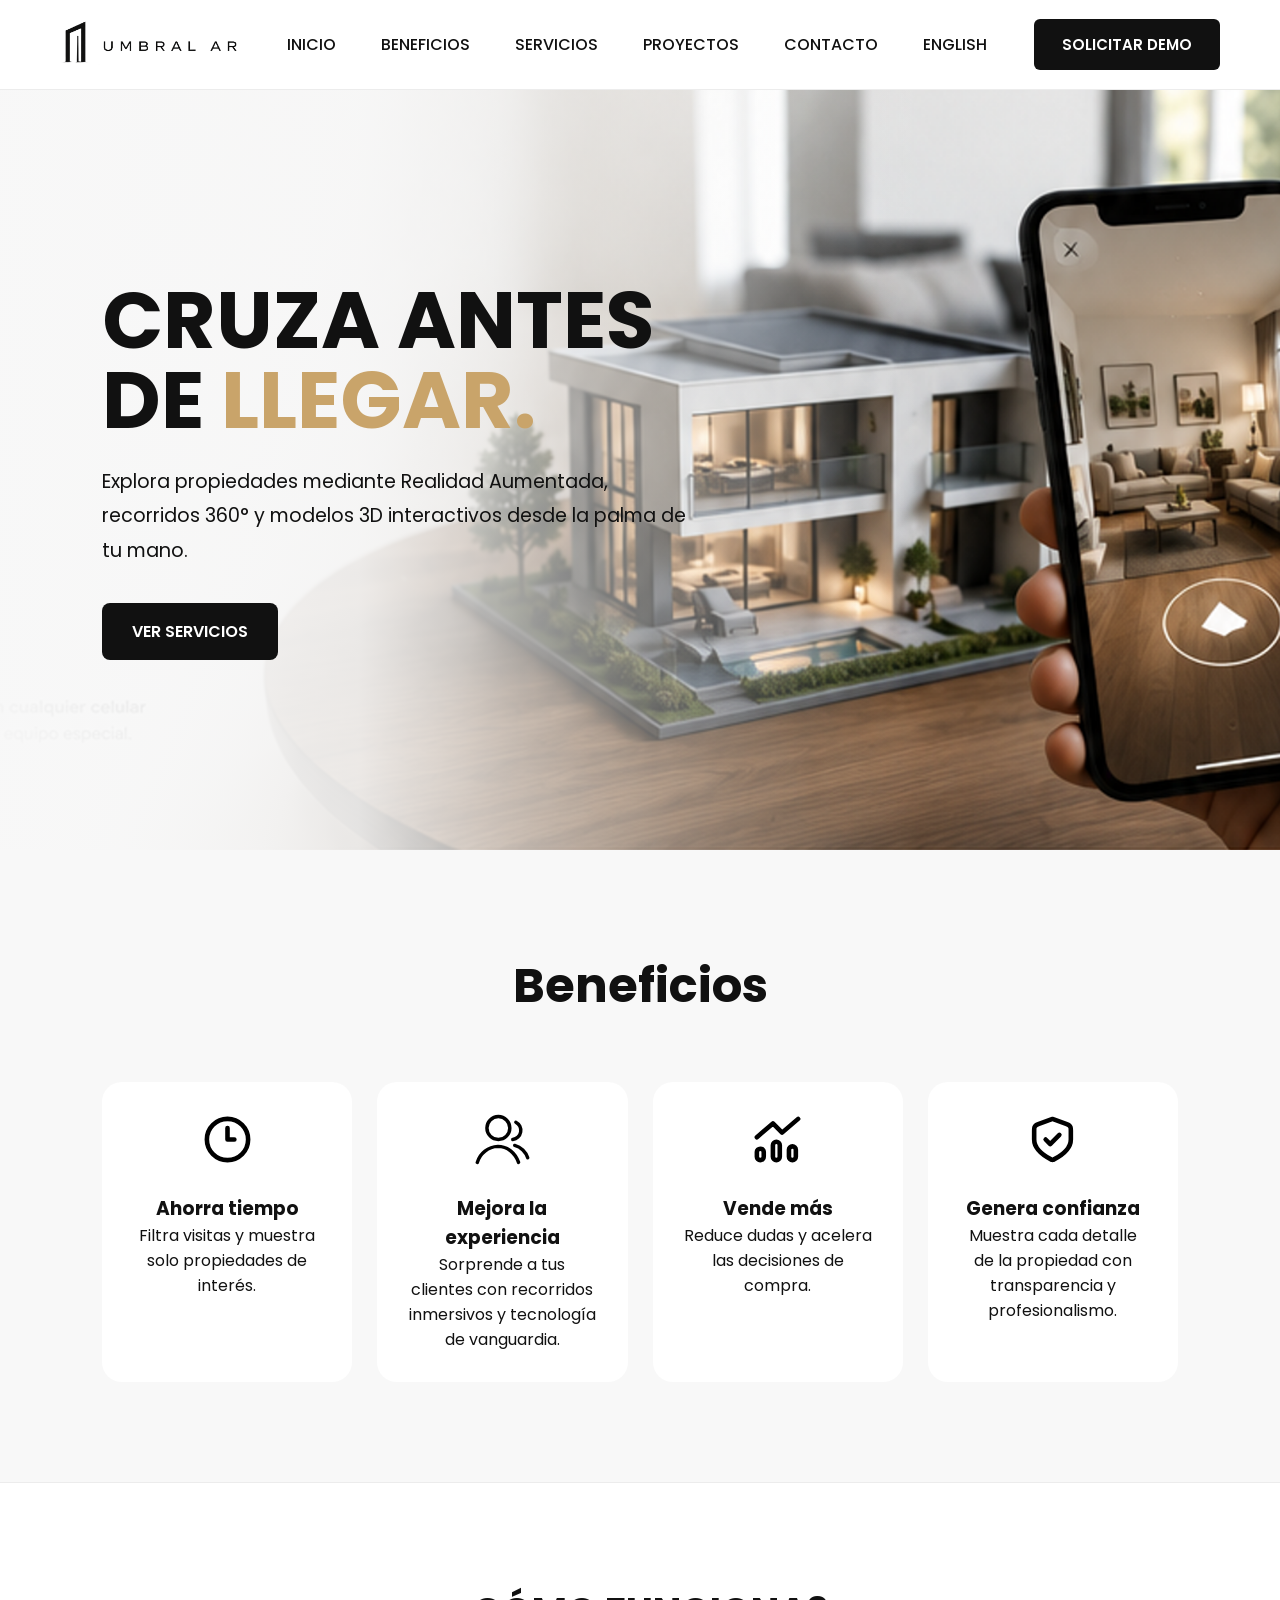
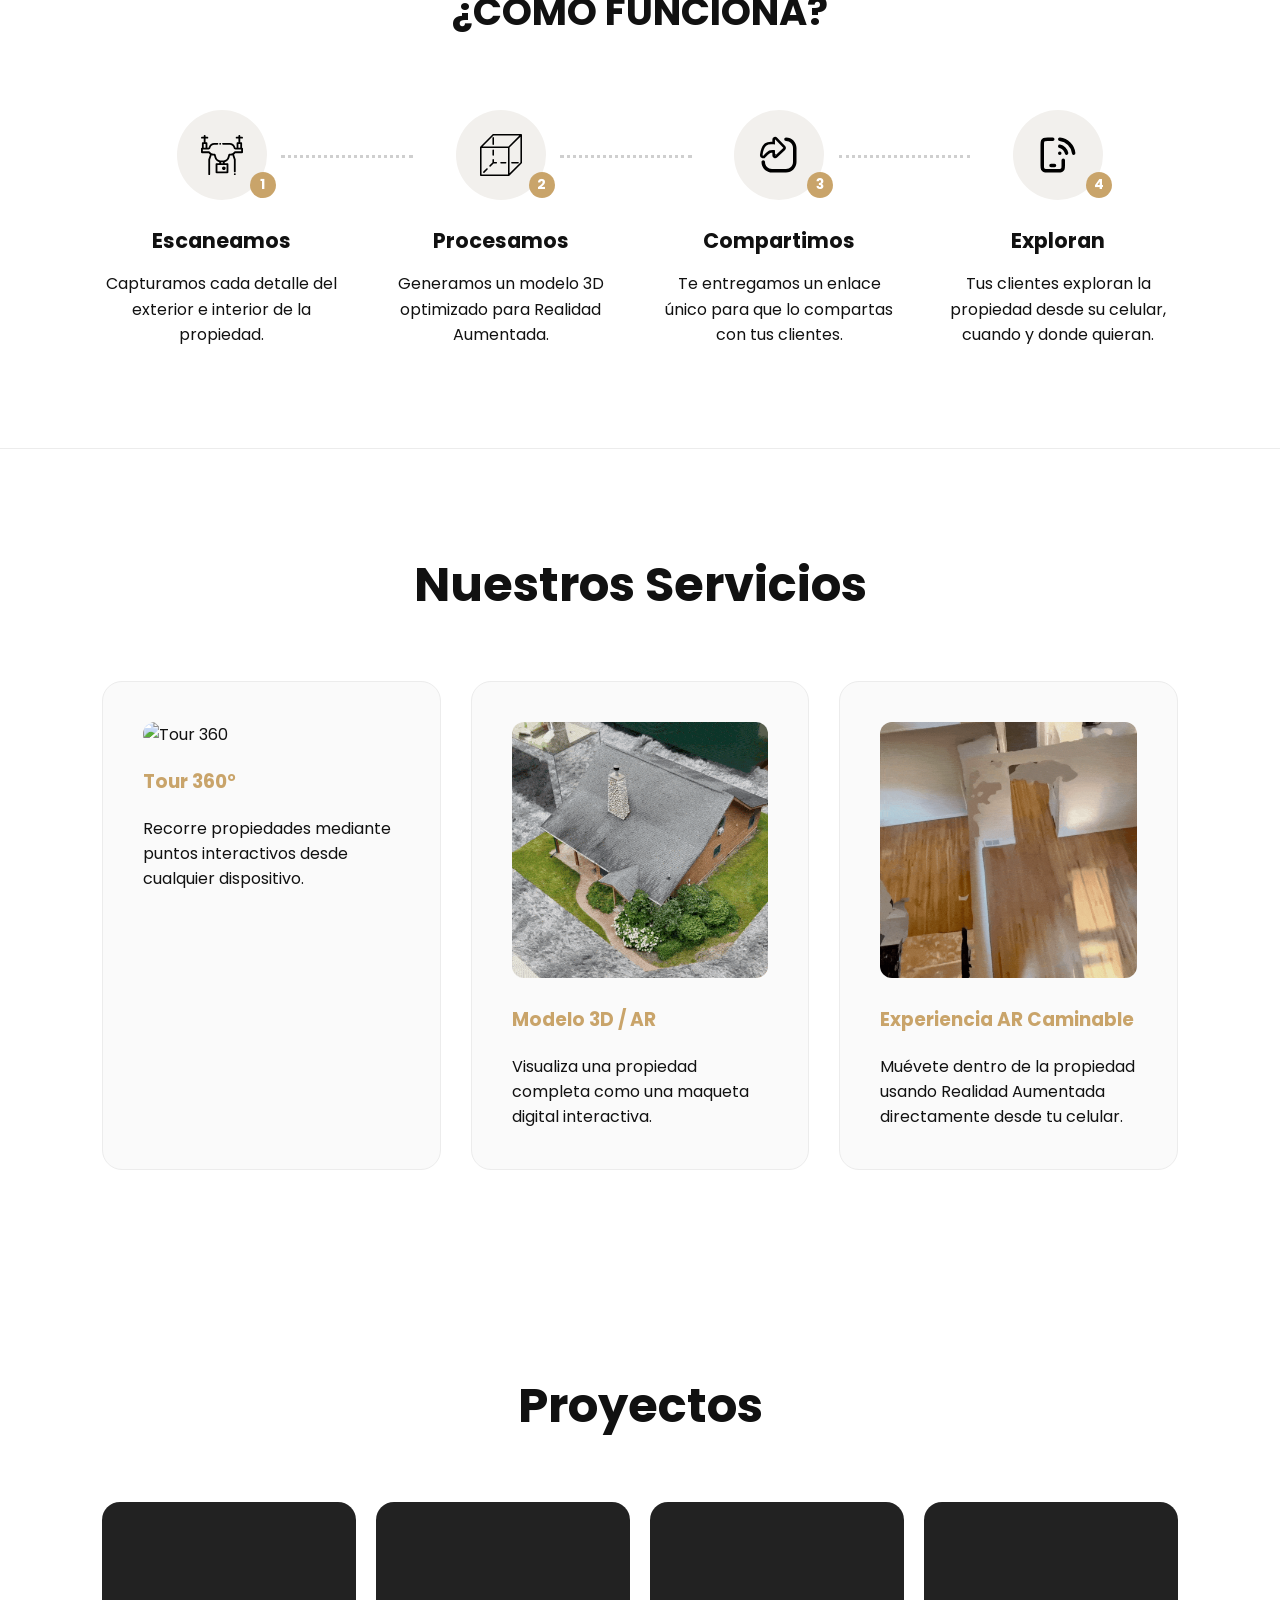
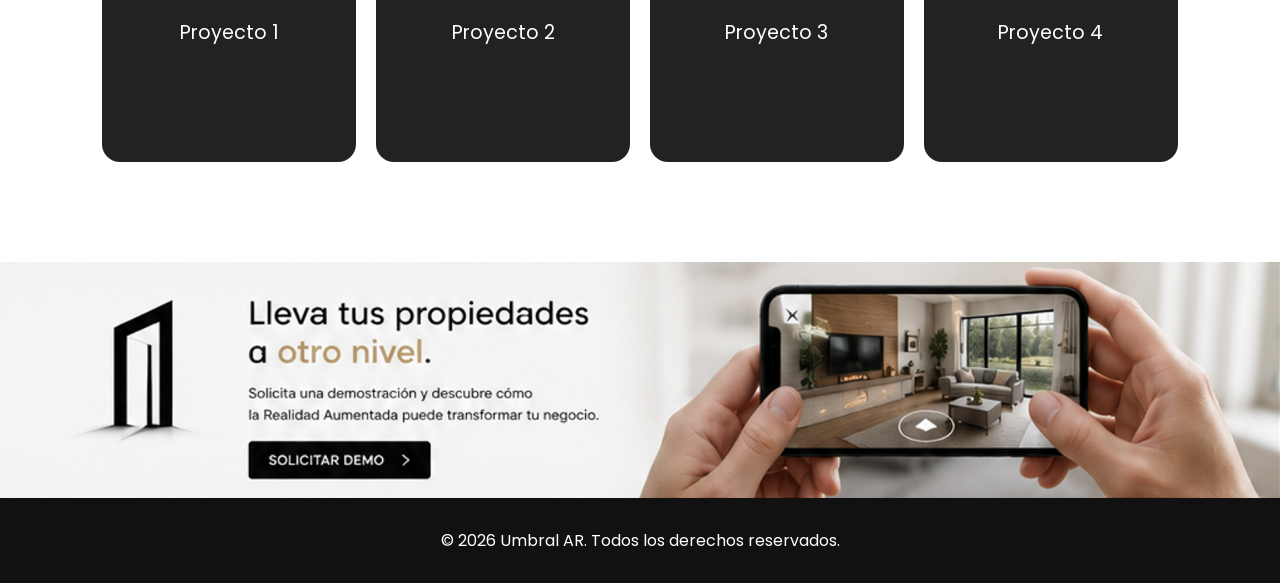
==== commit 0493619c: "Change link text from 'EN' to 'ENGLISH'" ====
--- a/index.html
+++ b/index.html
@@ -24,7 +24,7 @@
         <a href="#servicios">SERVICIOS</a>
         <a href="#proyectos">PROYECTOS</a>
         <a href="#contacto">CONTACTO</a>
-        <a href="index.html">EN</a>
+        <a href="index.html">ENGLISH</a>
     </nav>
 
     <a href="#contacto" class="btn-nav">
--- a/styles.css
+++ b/styles.css
@@ -63,6 +63,19 @@
     border-radius:6px;
     font-size:15px;
     font-weight:600;
+}
+
+.lang-switch{
+    background:var(--gold);
+    color:white !important;
+    padding:8px 14px;
+    border-radius:20px;
+    font-size:14px;
+    font-weight:600;
+}
+
+.lang-switch:hover{
+    opacity:.9;
 }
 
 /* HERO */
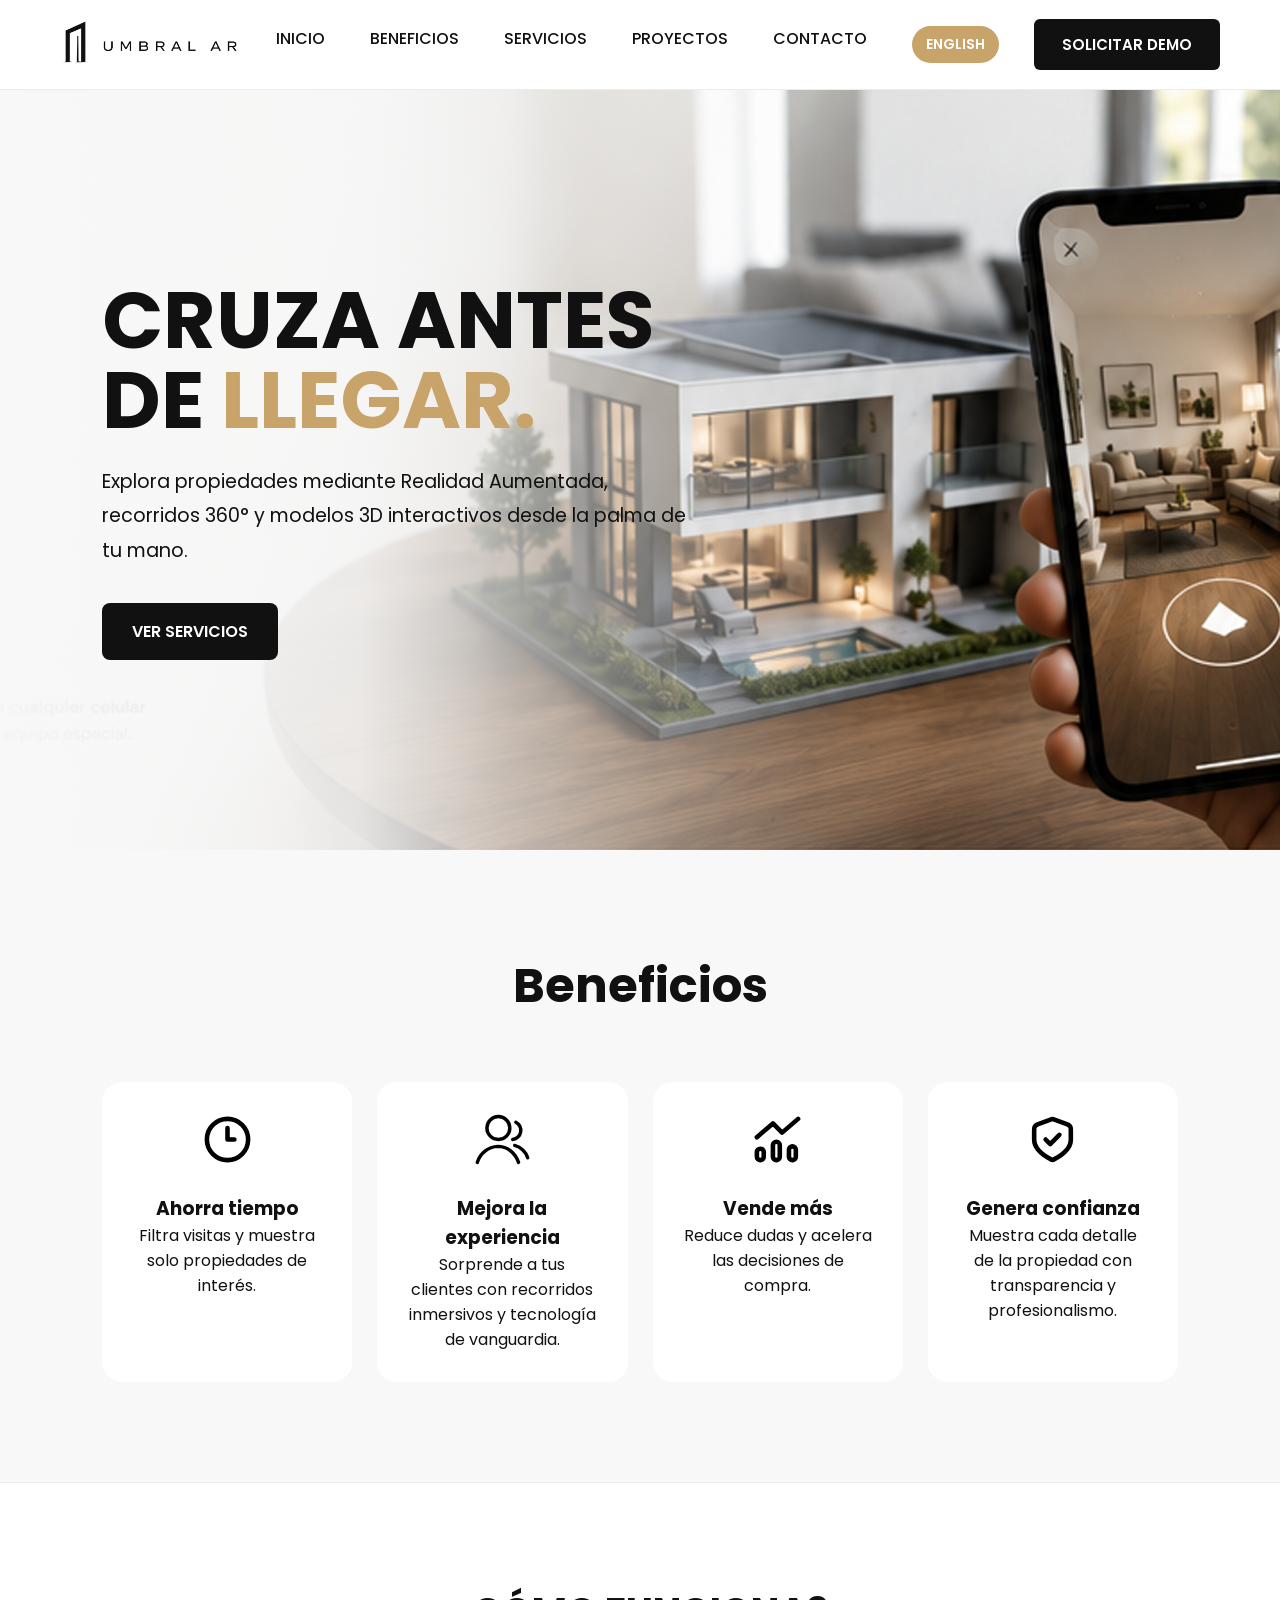
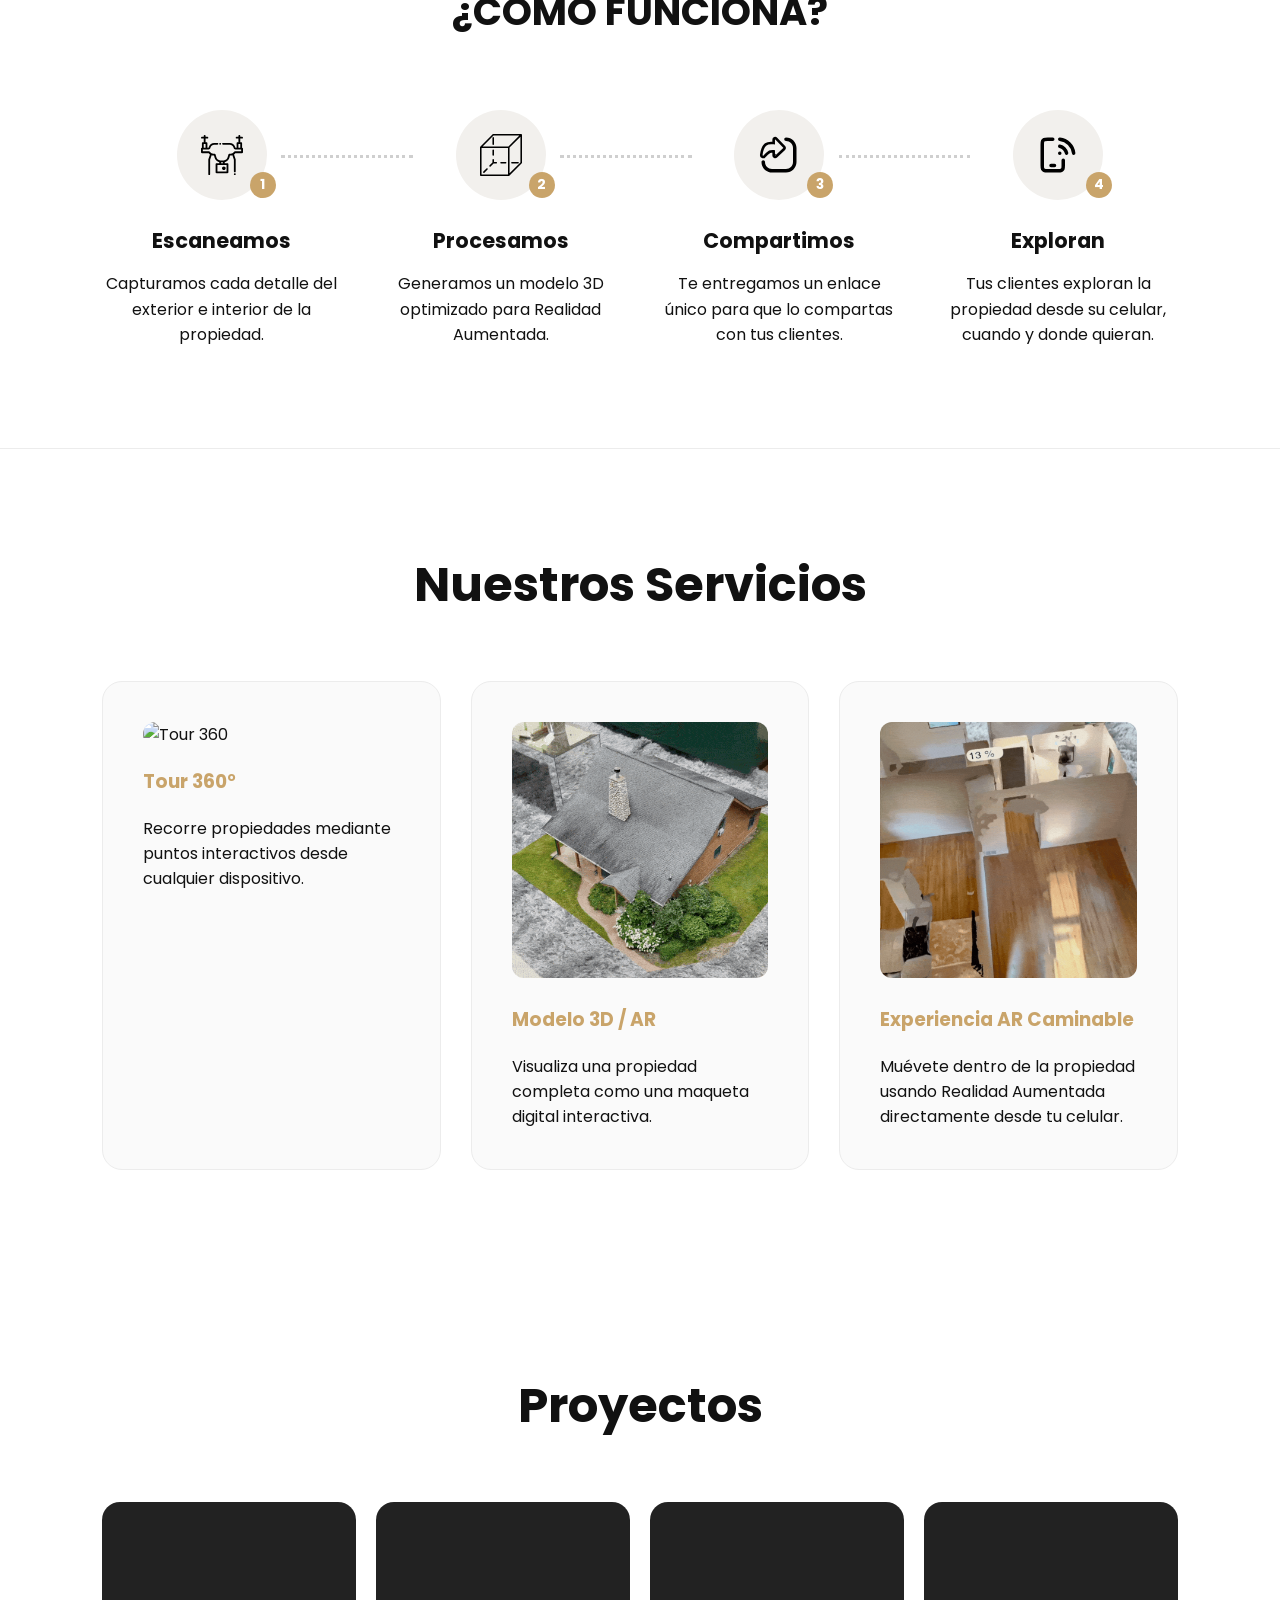
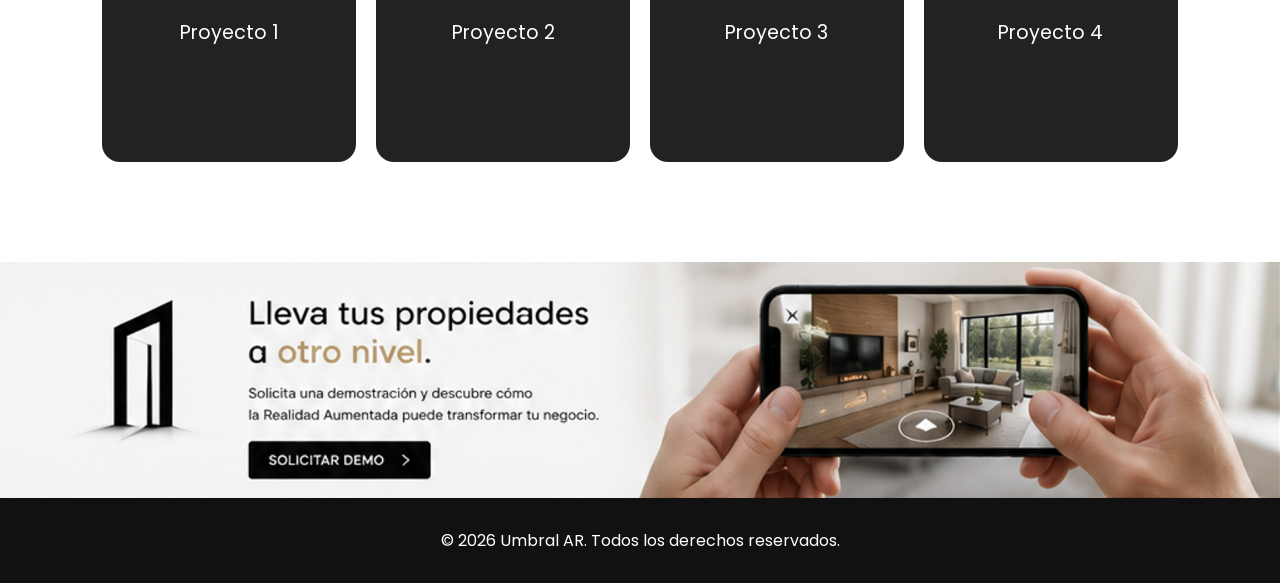
==== commit 70f7ee52: "Update index.html" ====
--- a/index.html
+++ b/index.html
@@ -24,7 +24,7 @@
         <a href="#servicios">SERVICIOS</a>
         <a href="#proyectos">PROYECTOS</a>
         <a href="#contacto">CONTACTO</a>
-        <a href="index.html">ENGLISH</a>
+        <a href="english.html" class="lang-switch">ENGLISH</a>
     </nav>
 
     <a href="#contacto" class="btn-nav">
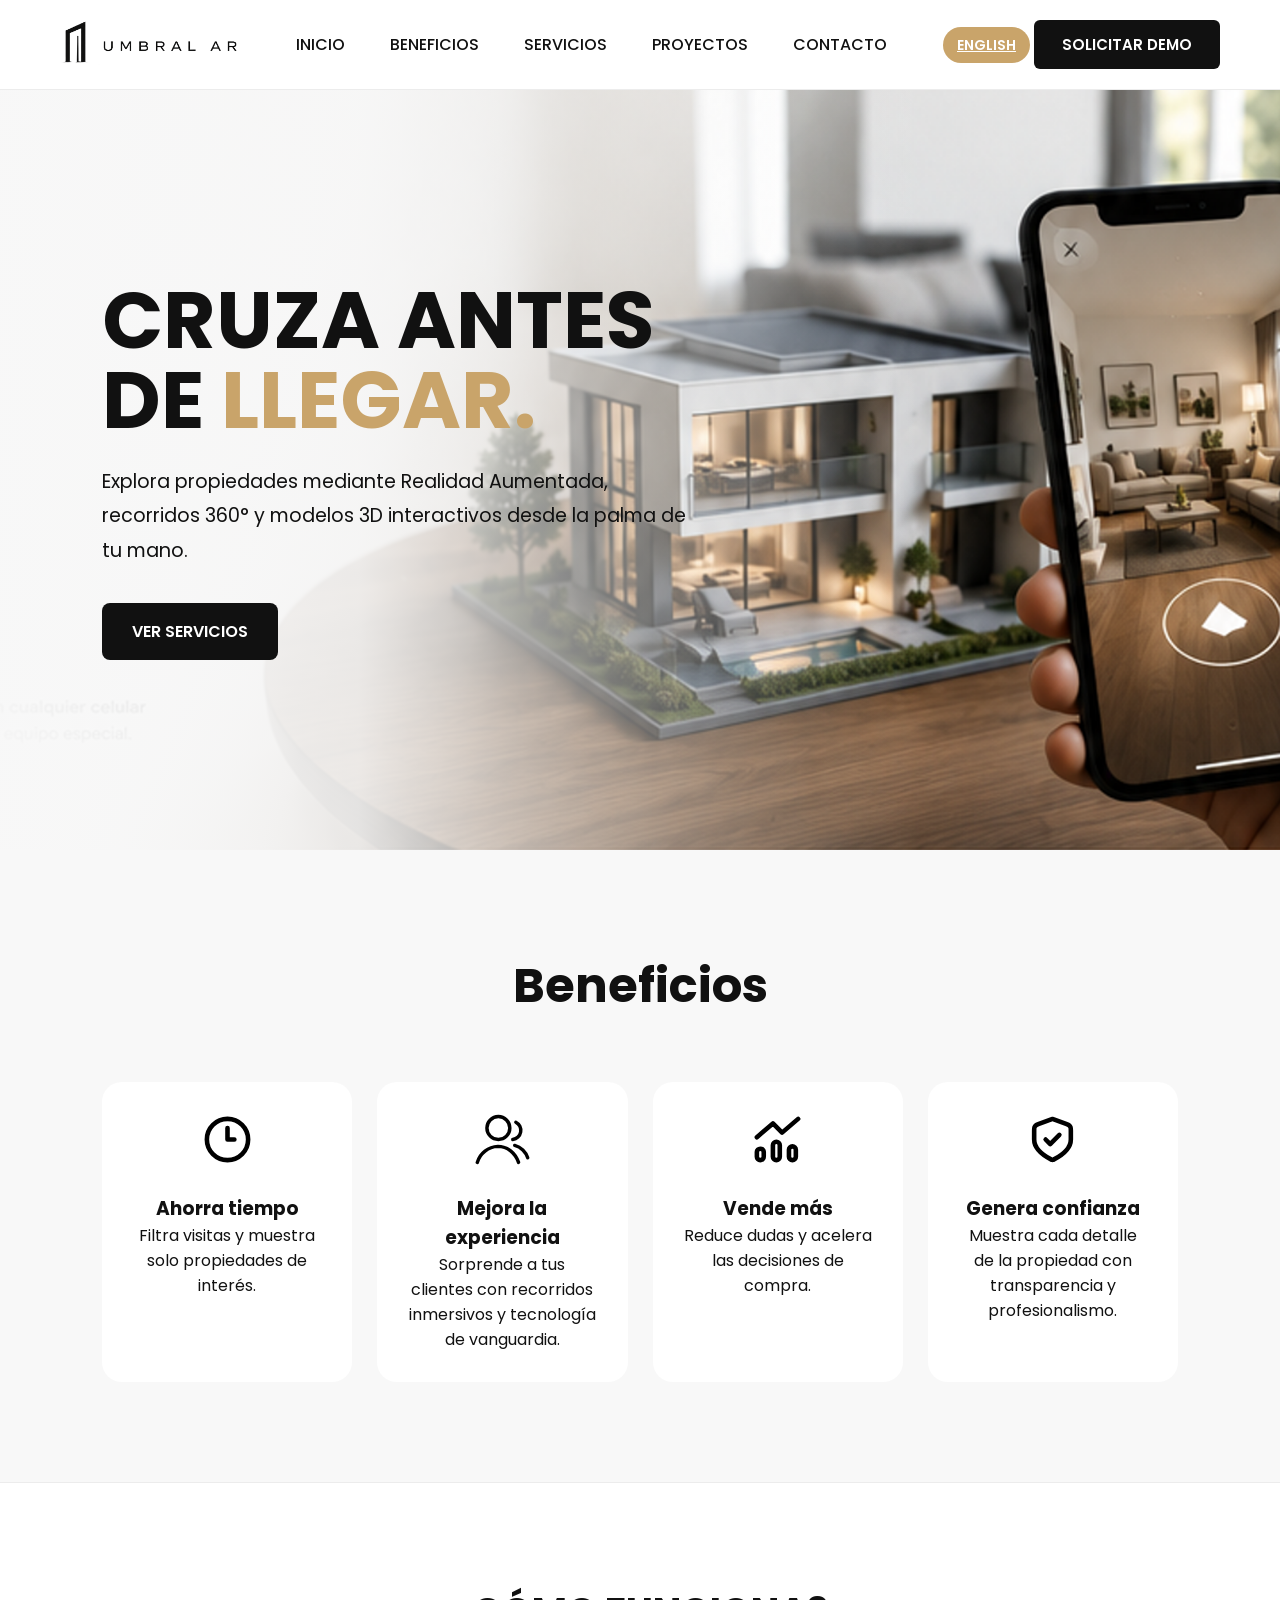
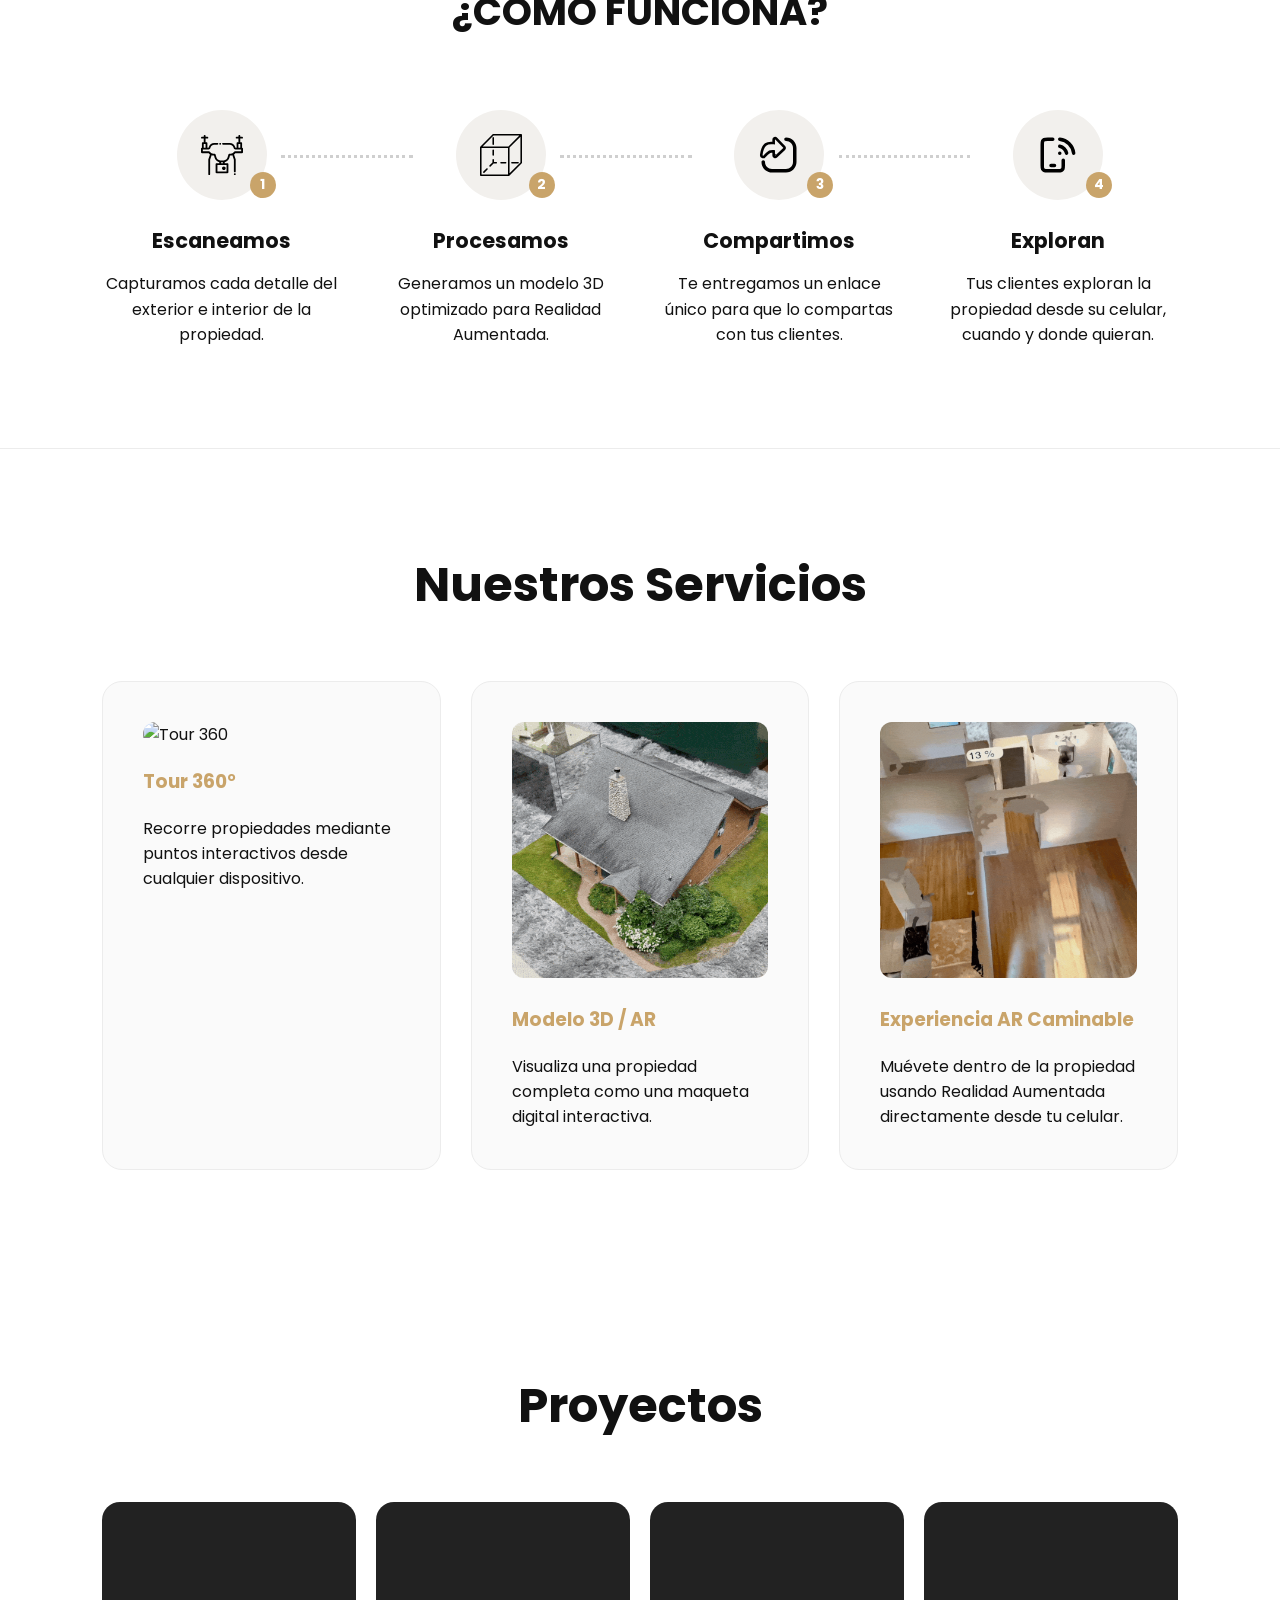
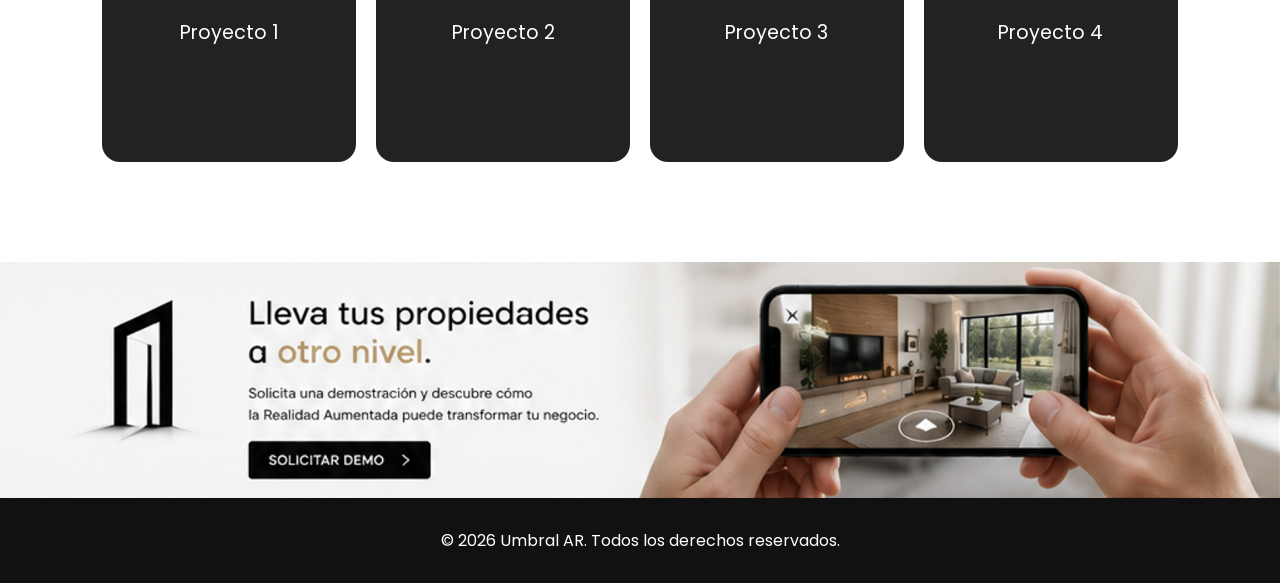
==== commit 8fbee3b4: "Update index.html" ====
--- a/index.html
+++ b/index.html
@@ -24,13 +24,16 @@
         <a href="#servicios">SERVICIOS</a>
         <a href="#proyectos">PROYECTOS</a>
         <a href="#contacto">CONTACTO</a>
-        <a href="english.html" class="lang-switch">ENGLISH</a>
     </nav>
-
+    
+<div class="nav-actions">
+    <a href="english.html" class="lang-switch">ENGLISH</a>
+    
     <a href="#contacto" class="btn-nav">
         SOLICITAR DEMO
     </a>
-
+</div>
+    
 </header>
 
 <section class="hero" id="inicio">
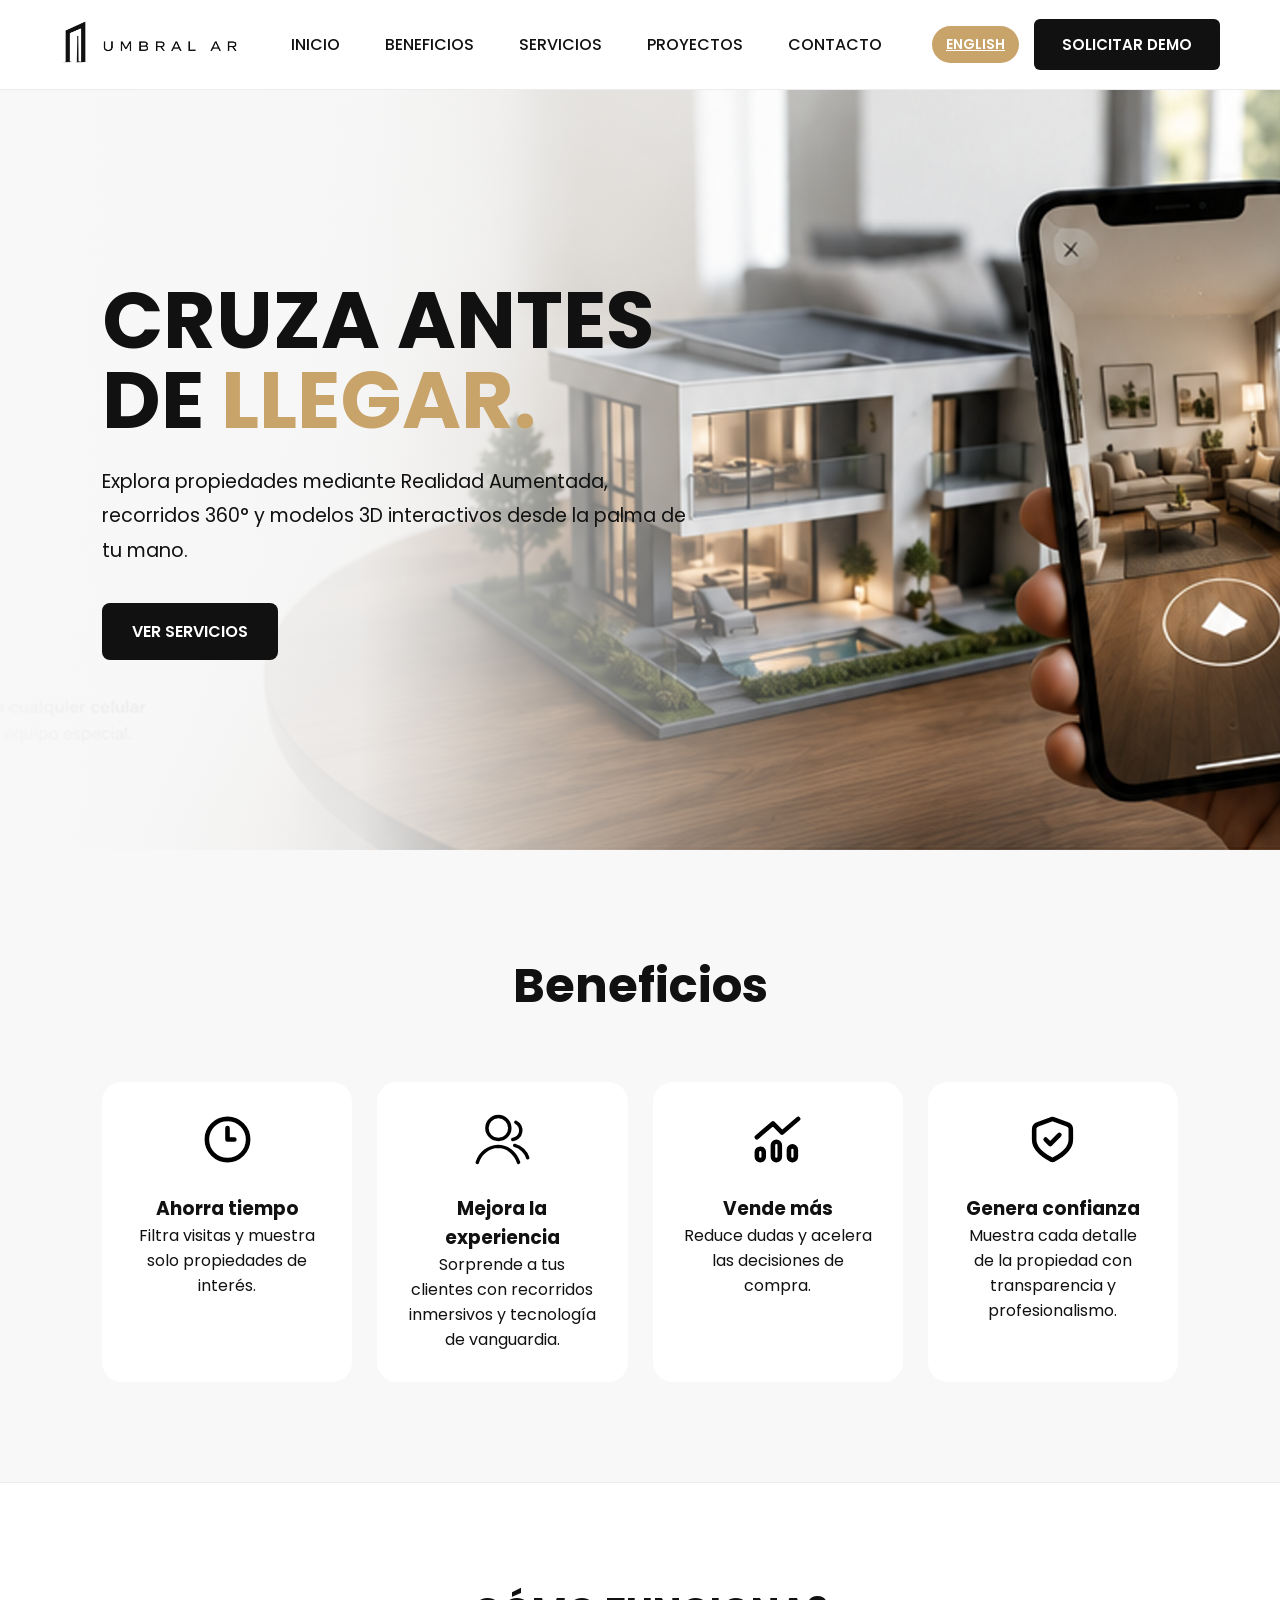
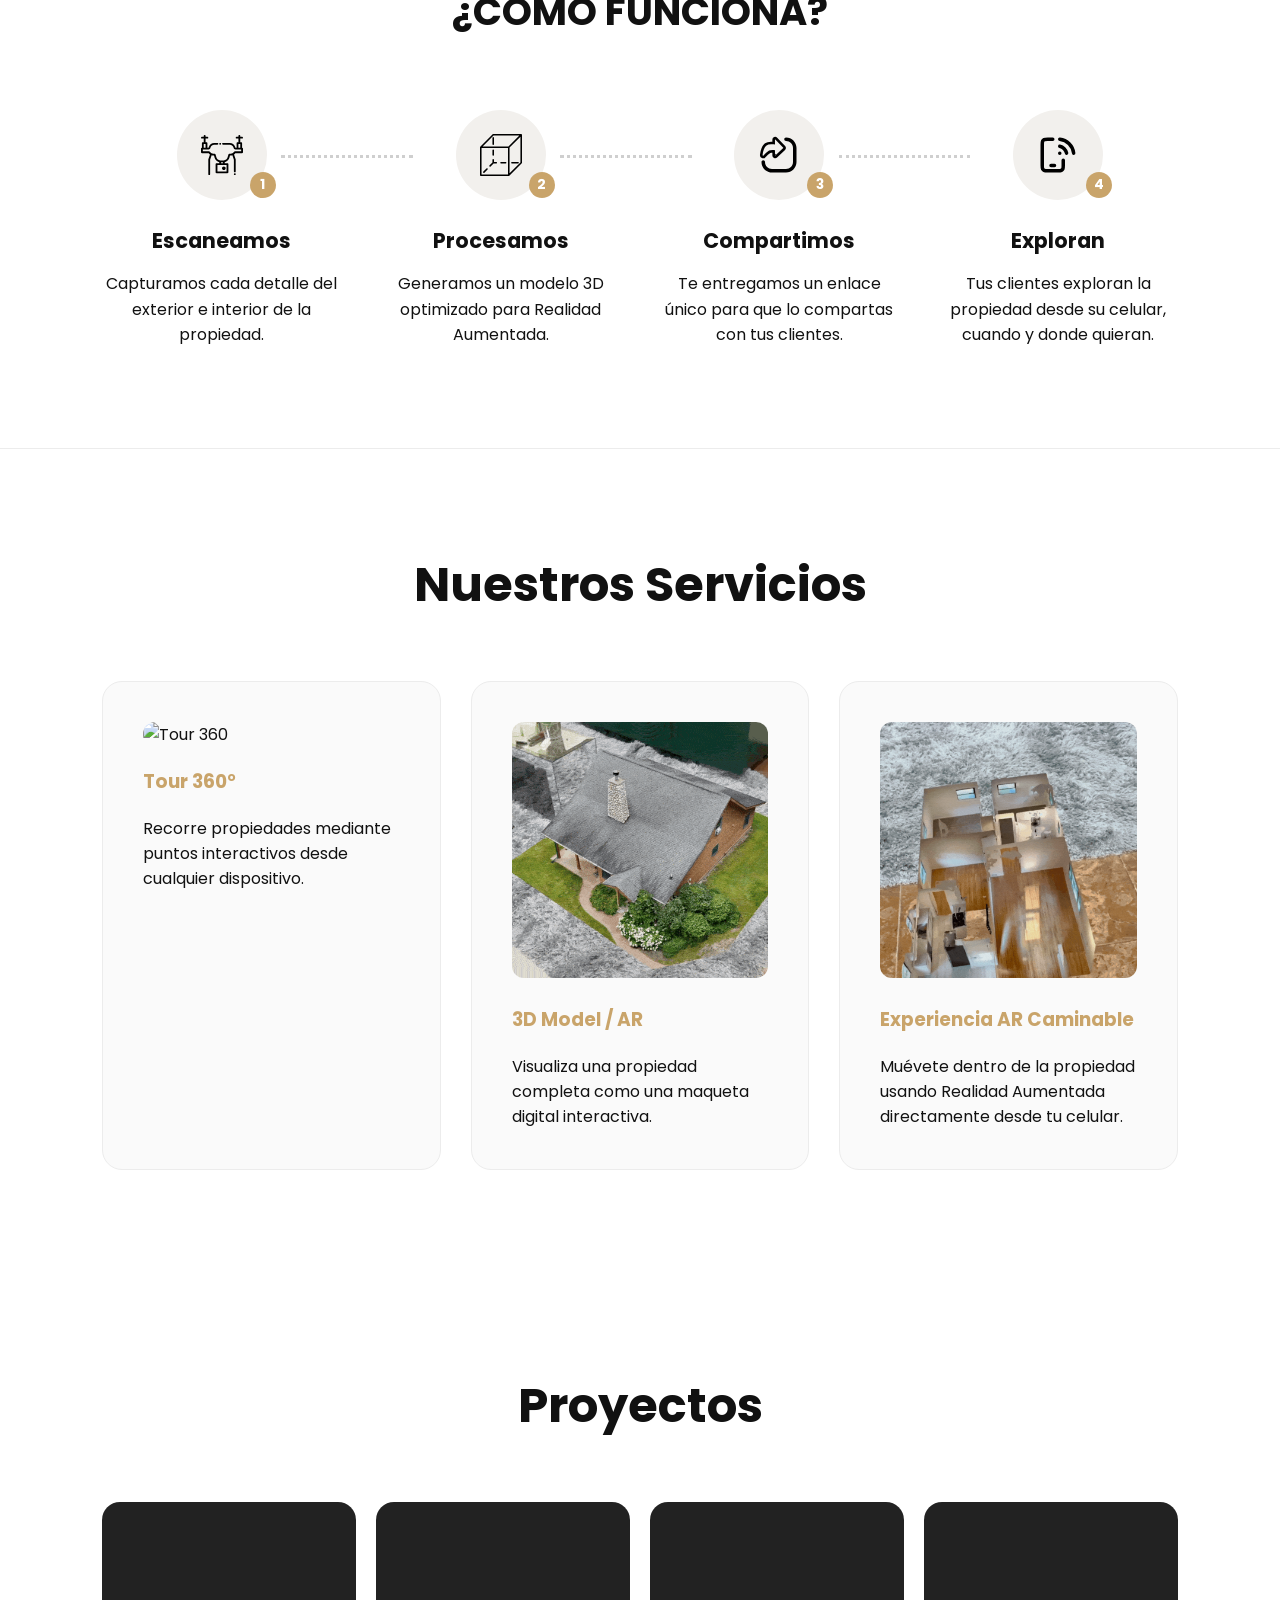
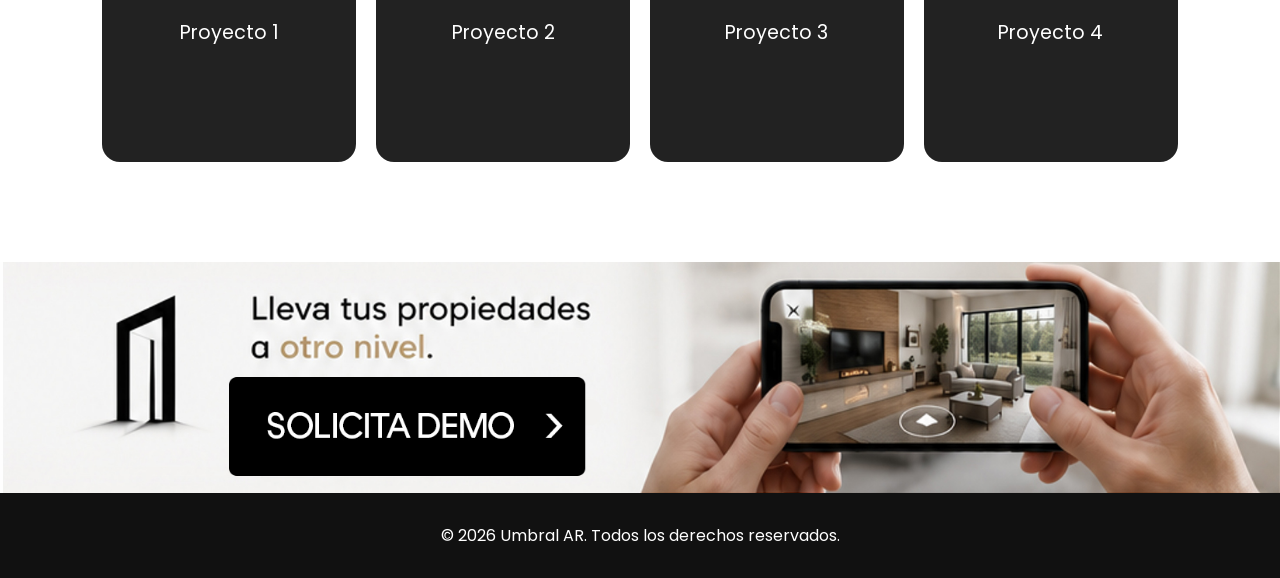
==== commit 2c2556ff: "Update index.html" ====
--- a/index.html
+++ b/index.html
@@ -150,7 +150,11 @@
 
     <div class="services-grid">
 
-        <div class="service-card">
+           <a class="service-card"
+   href="https://www.3dvista.com/samples/real_estate_virtual_tour.html"
+   target="_blank"
+   rel="noopener noreferrer"
+   style="display:block; text-decoration:none; color:inherit;">
 
     <img src="tour360.gif" alt="Tour 360">
 
@@ -161,22 +165,26 @@
         desde cualquier dispositivo.
     </p>
 
-</div>
-
-        <div class="service-card">
+</a>
+
+            <a class="service-card"
+   href="https://louisamaya8.github.io/umbral-ar-outsideview/"
+   style="display:block; text-decoration:none; color:inherit;">
 
     <img src="modelo3d.gif" alt="Modelo 3D">
 
-    <h3>Modelo 3D / AR</h3>
-
+    <h3>3D Model / AR</h3>
+                
     <p>
         Visualiza una propiedad completa como una maqueta
         digital interactiva.
     </p>
 
-</div>
-
-       <div class="service-card">
+</a>
+
+              <a class="service-card"
+   href="https://louisamaya8.github.io/umbral-ar-insideview/"
+   style="display:block; text-decoration:none; color:inherit;">
 
     <img src="ar-caminable.gif" alt="AR Caminable">
 
@@ -186,7 +194,7 @@
         Muévete dentro de la propiedad usando Realidad
         Aumentada directamente desde tu celular.
     </p>
-</div>
+</a>
 
 </div>
 
--- a/styles.css
+++ b/styles.css
@@ -19,6 +19,12 @@
 }
 
 /* NAVBAR */
+
+.nav-actions{
+    display:flex;
+    align-items:center;
+    gap:15px;
+}
 
 .navbar{
     position:sticky;
@@ -345,7 +351,9 @@
     display:flex;
     justify-content:center;
     align-items:center;
+    text-align:center;
     font-size:1.2rem;
+    padding:25px;
 }
 
 /* CTA */
@@ -379,6 +387,15 @@
 
 @media(max-width:900px){
 
+.nav-actions{
+    gap:10px;
+}
+
+.lang-switch{
+    padding:10px 14px;
+    font-size:13px;
+}
+    
     .process-grid{
     grid-template-columns:1fr;
 }
